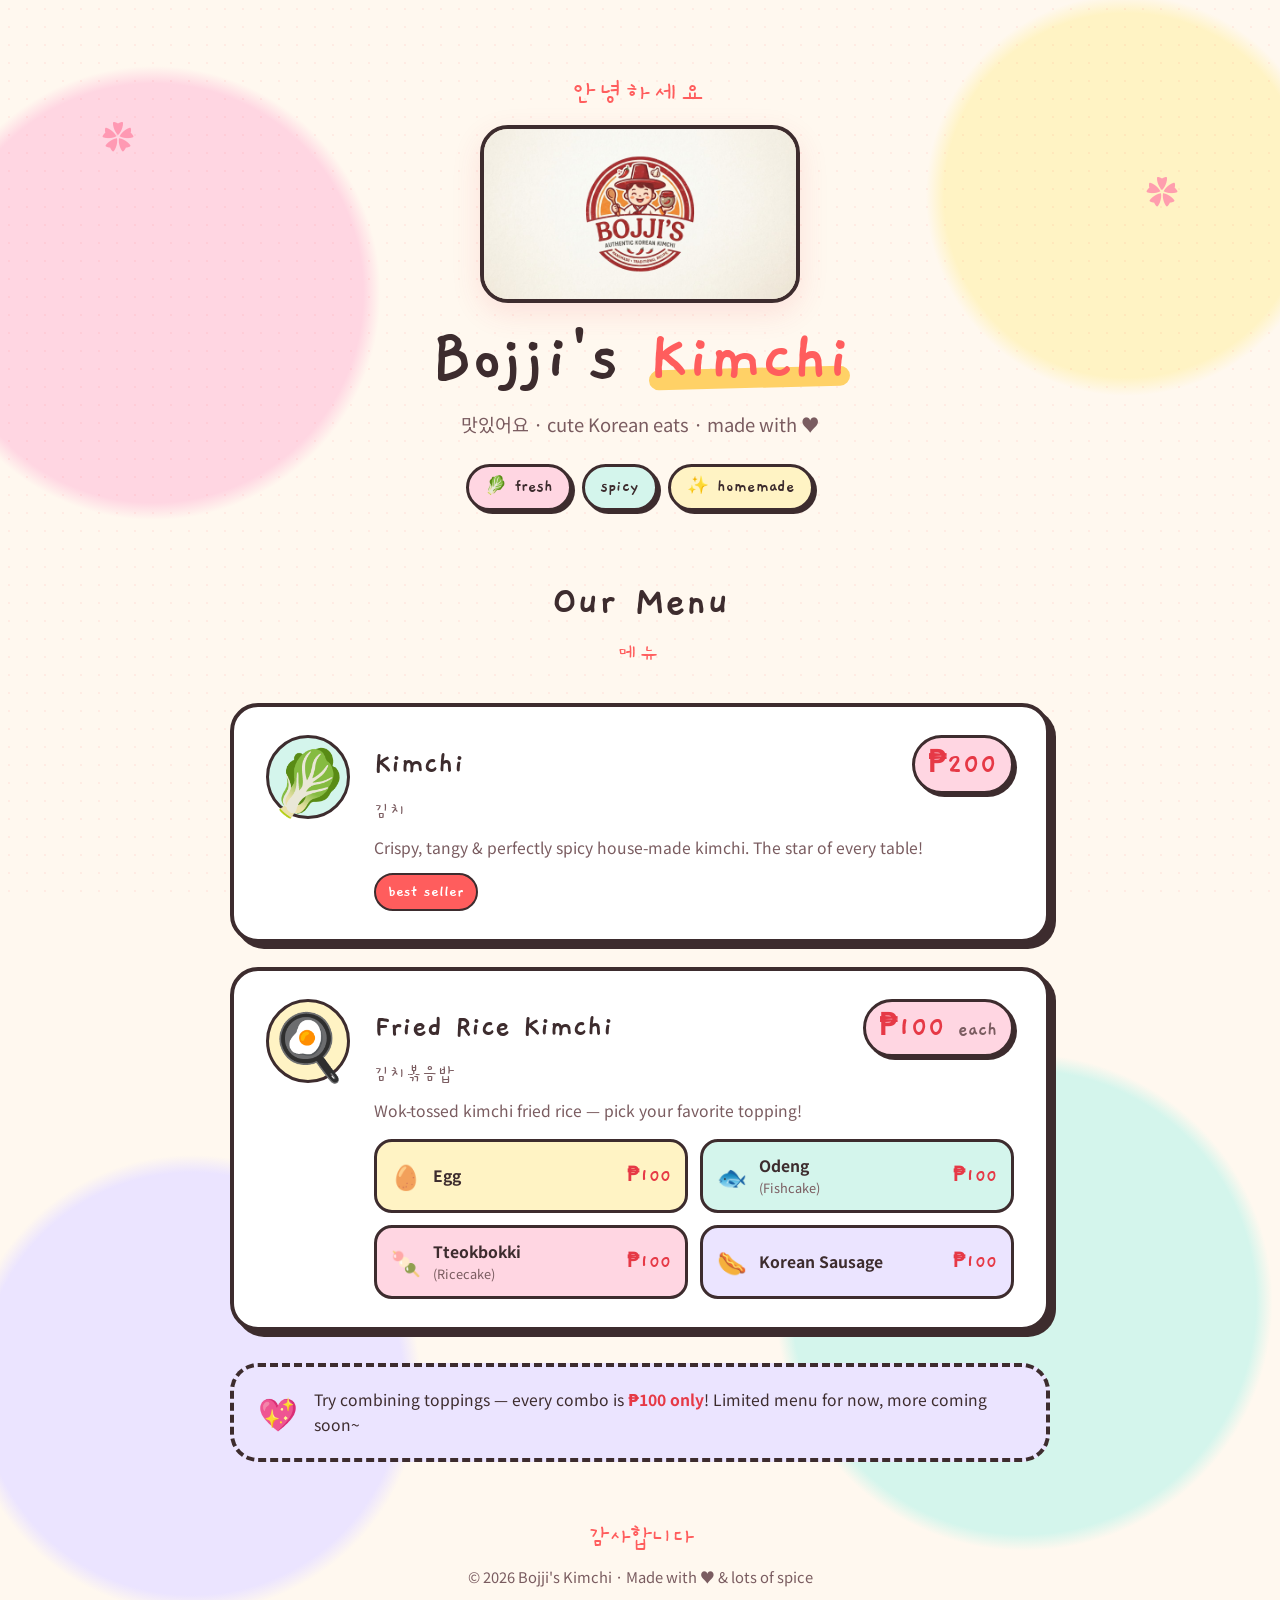
==== index.html @ ec1d6fa4 "Add logo.jpeg as site logo and favicon" ====
<!DOCTYPE html>
<html lang="en">
<head>
  <meta charset="UTF-8" />
  <meta name="viewport" content="width=device-width, initial-scale=1.0" />
  <meta name="description" content="Bojji's Kimchi — cute Korean menu with kimchi and fried rice kimchi toppings." />
  <title>Bojji's Kimchi 🥬</title>
  <link rel="preconnect" href="https://fonts.googleapis.com" />
  <link rel="preconnect" href="https://fonts.gstatic.com" crossorigin />
  <link href="https://fonts.googleapis.com/css2?family=Gaegu:wght@400;700&family=Noto+Sans+KR:wght@400;500;700&display=swap" rel="stylesheet" />
  <link rel="stylesheet" href="styles.css" />
  <link rel="icon" type="image/jpeg" href="logo.jpeg" />
</head>
<body>
  <div class="bg-dots" aria-hidden="true"></div>

  <header class="hero">
    <div class="hero-deco hero-deco--left" aria-hidden="true">✿</div>
    <div class="hero-deco hero-deco--right" aria-hidden="true">✿</div>

    <p class="hero-hangul" aria-hidden="true">안녕하세요</p>
    <img class="hero-logo" src="logo.jpeg" alt="Bojji's Authentic Korean Kimchi logo" width="320" height="175" />
    <h1 class="hero-title">Bojji's <span>Kimchi</span></h1>
    <p class="hero-sub">맛있어요 · cute Korean eats · made with ♥</p>

    <div class="hero-badges">
      <span class="badge badge--pink">🥬 fresh</span>
      <span class="badge badge--mint"> spicy</span>
      <span class="badge badge--yellow">✨ homemade</span>
    </div>
  </header>

  <main class="menu">
    <div class="section-head">
      <h2>Our Menu</h2>
      <p class="section-hangul">메뉴</p>
    </div>

    <!-- Item 1 -->
    <article class="card card--kimchi">
      <div class="card-emoji" aria-hidden="true">🥬</div>
      <div class="card-body">
        <div class="card-top">
          <h3>Kimchi</h3>
          <span class="price">₱200</span>
        </div>
        <p class="card-hangul">김치</p>
        <p class="card-desc">Crispy, tangy &amp; perfectly spicy house-made kimchi. The star of every table!</p>
        <span class="tag tag--red">best seller</span>
      </div>
    </article>

    <!-- Item 2–5: Fried Rice Kimchi with toppings -->
    <article class="card card--rice">
      <div class="card-emoji" aria-hidden="true">🍳</div>
      <div class="card-body">
        <div class="card-top">
          <h3>Fried Rice Kimchi</h3>
          <span class="price">₱100 <small>each</small></span>
        </div>
        <p class="card-hangul">김치볶음밥</p>
        <p class="card-desc">Wok-tossed kimchi fried rice — pick your favorite topping!</p>

        <ul class="toppings">
          <li class="topping">
            <span class="topping-emoji" aria-hidden="true">🥚</span>
            <span class="topping-name">Egg</span>
            <span class="topping-price">₱100</span>
          </li>
          <li class="topping">
            <span class="topping-emoji" aria-hidden="true">🐟</span>
            <span class="topping-name">Odeng <small>(Fishcake)</small></span>
            <span class="topping-price">₱100</span>
          </li>
          <li class="topping">
            <span class="topping-emoji" aria-hidden="true">🍡</span>
            <span class="topping-name">Tteokbokki <small>(Ricecake)</small></span>
            <span class="topping-price">₱100</span>
          </li>
          <li class="topping">
            <span class="topping-emoji" aria-hidden="true">🌭</span>
            <span class="topping-name">Korean Sausage</span>
            <span class="topping-price">₱100</span>
          </li>
        </ul>
      </div>
    </article>
  </main>

  <section class="note">
    <div class="note-inner">
      <span class="note-emoji" aria-hidden="true">💖</span>
      <p>Try combining toppings — every combo is <strong>₱100 only</strong>! Limited menu for now, more coming soon~</p>
    </div>
  </section>

  <footer class="footer">
    <p class="footer-hangul">감사합니다</p>
    <p>© <span id="year"></span> Bojji's Kimchi · Made with ♥ &amp; lots of spice</p>
  </footer>

  <script>
    document.getElementById('year').textContent = new Date().getFullYear();
  </script>
</body>
</html>
---- styles.css ----
/* ===== Tokens ===== */
:root {
  --cream: #fff8ef;
  --cream-2: #fff1dc;
  --pink: #ff8fab;
  --pink-soft: #ffd6e2;
  --red: #ff5d5d;
  --red-deep: #e63946;
  --mint: #7ed6c1;
  --mint-soft: #d4f5ec;
  --yellow: #ffd166;
  --yellow-soft: #fff3c4;
  --lavender: #c9b6ff;
  --lavender-soft: #ebe4ff;
  --ink: #3d2c2e;
  --ink-soft: #7a5c60;
  --white: #ffffff;
  --shadow: 0 10px 30px rgba(230, 57, 70, 0.12);
  --shadow-hover: 0 16px 40px rgba(230, 57, 70, 0.18);
  --radius: 28px;
  --font-display: "Gaegu", "Noto Sans KR", cursive;
  --font-body: "Noto Sans KR", system-ui, sans-serif;
}

/* ===== Reset ===== */
*,
*::before,
*::after {
  box-sizing: border-box;
  margin: 0;
  padding: 0;
}

html {
  scroll-behavior: smooth;
}

body {
  font-family: var(--font-body);
  color: var(--ink);
  background:
    radial-gradient(circle at 12% 18%, var(--pink-soft) 0 12%, transparent 13%),
    radial-gradient(circle at 88% 12%, var(--yellow-soft) 0 10%, transparent 11%),
    radial-gradient(circle at 80% 80%, var(--mint-soft) 0 14%, transparent 15%),
    radial-gradient(circle at 15% 85%, var(--lavender-soft) 0 12%, transparent 13%),
    var(--cream);
  min-height: 100vh;
  line-height: 1.6;
  overflow-x: hidden;
}

img {
  max-width: 100%;
  display: block;
}

/* Playful dotted overlay */
.bg-dots {
  pointer-events: none;
  position: fixed;
  inset: 0;
  background-image: radial-gradient(rgba(255, 93, 93, 0.08) 1.2px, transparent 1.2px);
  background-size: 18px 18px;
  z-index: 0;
}

/* ===== Layout shell ===== */
.hero,
.menu,
.note,
.footer {
  position: relative;
  z-index: 1;
}

/* ===== Hero ===== */
.hero {
  text-align: center;
  padding: 3.5rem 1.25rem 2.5rem;
}

.hero-hangul {
  font-family: var(--font-display);
  font-size: clamp(1.25rem, 3vw, 1.75rem);
  color: var(--red);
  letter-spacing: 0.15em;
  margin-bottom: 0.5rem;
}

.hero-logo {
  display: block;
  width: min(320px, 80vw);
  height: auto;
  margin: 0 auto 1rem;
  border-radius: 28px;
  border: 4px solid var(--ink);
  box-shadow: var(--shadow);
  background: var(--cream-2);
  object-fit: contain;
  animation: float 3.5s ease-in-out infinite;
}

@keyframes float {
  0%, 100% { transform: translateY(0); }
  50% { transform: translateY(-8px); }
}

.hero-title {
  font-family: var(--font-display);
  font-size: clamp(2.75rem, 8vw, 4.5rem);
  font-weight: 700;
  line-height: 1.1;
  color: var(--ink);
}

.hero-title span {
  color: var(--red);
  position: relative;
}

.hero-title span::after {
  content: "";
  position: absolute;
  left: 0;
  right: 0;
  bottom: 0.08em;
  height: 0.28em;
  background: var(--yellow);
  z-index: -1;
  border-radius: 999px;
  transform: rotate(-1.5deg);
}

.hero-sub {
  margin-top: 0.75rem;
  font-size: clamp(1rem, 2.5vw, 1.15rem);
  color: var(--ink-soft);
}

.hero-badges {
  display: flex;
  flex-wrap: wrap;
  gap: 0.6rem;
  justify-content: center;
  margin-top: 1.5rem;
}

.badge {
  font-family: var(--font-display);
  font-size: 1.1rem;
  font-weight: 700;
  padding: 0.4rem 1rem;
  border-radius: 999px;
  border: 3px solid var(--ink);
  box-shadow: 3px 3px 0 var(--ink);
}

.badge--pink { background: var(--pink-soft); }
.badge--mint { background: var(--mint-soft); }
.badge--yellow { background: var(--yellow-soft); }

.hero-deco {
  position: absolute;
  font-size: 2rem;
  color: var(--pink);
  opacity: 0.85;
  animation: spin 8s linear infinite;
}

.hero-deco--left { left: 8%; top: 20%; }
.hero-deco--right { right: 8%; top: 30%; animation-direction: reverse; }

@keyframes spin {
  to { transform: rotate(360deg); }
}

/* ===== Menu ===== */
.menu {
  max-width: 860px;
  margin: 0 auto;
  padding: 1rem 1.25rem 2rem;
  display: grid;
  gap: 1.5rem;
}

.section-head {
  text-align: center;
  margin-bottom: 0.5rem;
}

.section-head h2 {
  font-family: var(--font-display);
  font-size: clamp(2rem, 5vw, 2.75rem);
  color: var(--ink);
}

.section-hangul {
  font-family: var(--font-display);
  color: var(--red);
  font-size: 1.35rem;
  letter-spacing: 0.2em;
}

/* Cards */
.card {
  display: flex;
  gap: 1.25rem;
  align-items: flex-start;
  background: var(--white);
  border: 4px solid var(--ink);
  border-radius: var(--radius);
  padding: 1.5rem;
  box-shadow: 6px 6px 0 var(--ink);
  transition: transform 0.2s ease, box-shadow 0.2s ease;
}

.card:hover {
  transform: translateY(-4px);
  box-shadow: 8px 10px 0 var(--ink);
}

.card-emoji {
  font-size: clamp(3rem, 8vw, 4rem);
  line-height: 1;
  width: 72px;
  height: 72px;
  display: grid;
  place-items: center;
  border-radius: 50%;
  border: 3px solid var(--ink);
  flex-shrink: 0;
}

.card--kimchi .card-emoji { background: var(--mint-soft); }
.card--rice .card-emoji { background: var(--yellow-soft); }

.card-body {
  flex: 1;
  min-width: 0;
}

.card-top {
  display: flex;
  flex-wrap: wrap;
  align-items: baseline;
  justify-content: space-between;
  gap: 0.5rem 1rem;
}

.card-top h3 {
  font-family: var(--font-display);
  font-size: clamp(1.6rem, 4vw, 2rem);
  font-weight: 700;
  line-height: 1.2;
}

.price {
  font-family: var(--font-display);
  font-size: clamp(1.5rem, 4vw, 1.85rem);
  font-weight: 700;
  color: var(--red-deep);
  background: var(--pink-soft);
  border: 3px solid var(--ink);
  border-radius: 999px;
  padding: 0.15rem 0.85rem;
  white-space: nowrap;
  box-shadow: 3px 3px 0 var(--ink);
}

.price small {
  font-size: 0.7em;
  color: var(--ink-soft);
  font-weight: 700;
}

.card-hangul {
  font-family: var(--font-display);
  color: var(--ink-soft);
  font-size: 1.2rem;
  margin-top: 0.15rem;
}

.card-desc {
  margin-top: 0.5rem;
  color: var(--ink-soft);
  font-size: 0.98rem;
}

.tag {
  display: inline-block;
  margin-top: 0.85rem;
  font-family: var(--font-display);
  font-size: 1.05rem;
  font-weight: 700;
  padding: 0.2rem 0.75rem;
  border-radius: 999px;
  border: 2.5px solid var(--ink);
}

.tag--red {
  background: var(--red);
  color: var(--white);
}

/* Toppings grid */
.toppings {
  list-style: none;
  display: grid;
  grid-template-columns: 1fr;
  gap: 0.75rem;
  margin-top: 1rem;
}

.topping {
  display: flex;
  align-items: center;
  gap: 0.75rem;
  background: var(--cream-2);
  border: 3px solid var(--ink);
  border-radius: 18px;
  padding: 0.7rem 0.9rem;
  transition: transform 0.15s ease, background 0.15s ease;
}

.topping:nth-child(1) { background: var(--yellow-soft); }
.topping:nth-child(2) { background: var(--mint-soft); }
.topping:nth-child(3) { background: var(--pink-soft); }
.topping:nth-child(4) { background: var(--lavender-soft); }

.topping:hover {
  transform: translateX(4px);
}

.topping-emoji {
  font-size: 1.5rem;
  line-height: 1;
}

.topping-name {
  flex: 1;
  font-weight: 700;
  font-size: 0.98rem;
}

.topping-name small {
  display: block;
  font-weight: 400;
  color: var(--ink-soft);
  font-size: 0.8rem;
}

.topping-price {
  font-family: var(--font-display);
  font-weight: 700;
  font-size: 1.25rem;
  color: var(--red-deep);
}

/* ===== Note ===== */
.note {
  max-width: 860px;
  margin: 0 auto;
  padding: 0 1.25rem 2rem;
}

.note-inner {
  display: flex;
  align-items: center;
  gap: 1rem;
  background: var(--lavender-soft);
  border: 4px dashed var(--ink);
  border-radius: var(--radius);
  padding: 1.25rem 1.5rem;
}

.note-emoji {
  font-size: 2rem;
  flex-shrink: 0;
}

.note p {
  color: var(--ink);
  font-size: 0.98rem;
}

.note strong {
  color: var(--red-deep);
}

/* ===== Footer ===== */
.footer {
  text-align: center;
  padding: 1.5rem 1.25rem 2.5rem;
  color: var(--ink-soft);
  font-size: 0.92rem;
}

.footer-hangul {
  font-family: var(--font-display);
  font-size: 1.6rem;
  color: var(--red);
  margin-bottom: 0.35rem;
}

/* ===== Responsive ===== */
@media (min-width: 560px) {
  .toppings {
    grid-template-columns: 1fr 1fr;
  }
}

@media (min-width: 720px) {
  .hero {
    padding-top: 4.5rem;
  }

  .card {
    padding: 1.75rem 2rem;
    gap: 1.5rem;
  }

  .card-emoji {
    width: 84px;
    height: 84px;
  }
}

/* Stacked layout on very narrow screens */
@media (max-width: 420px) {
  .card {
    flex-direction: column;
    align-items: center;
    text-align: center;
  }

  .card-top {
    justify-content: center;
  }

  .hero-deco {
    display: none;
  }
}

/* Reduced motion */
@media (prefers-reduced-motion: reduce) {
  *,
  *::before,
  *::after {
    animation-duration: 0.01ms !important;
    animation-iteration-count: 1 !important;
    transition-duration: 0.01ms !important;
  }
}
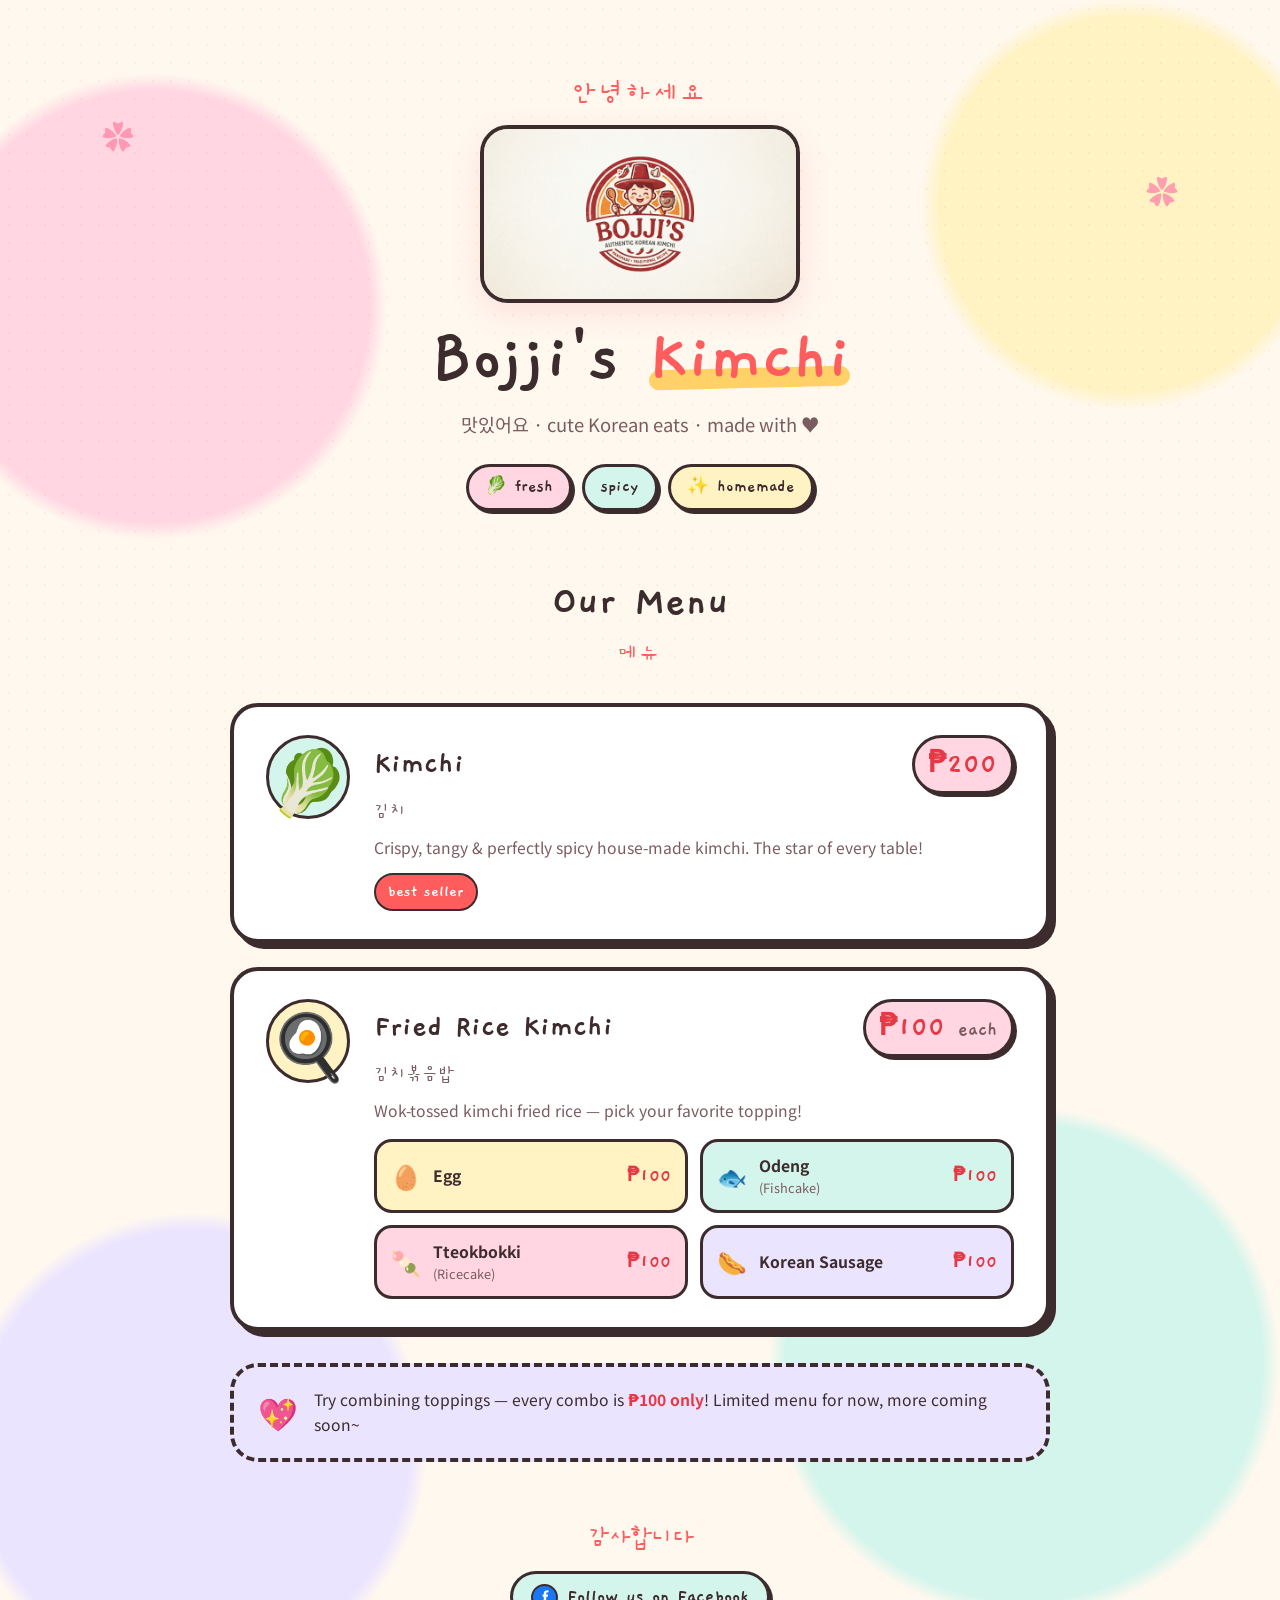
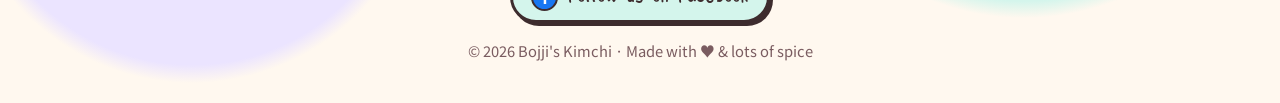
==== commit 74340815: "Add Facebook page link to footer" ====
--- a/index.html
+++ b/index.html
@@ -96,6 +96,10 @@
 
   <footer class="footer">
     <p class="footer-hangul">감사합니다</p>
+    <a class="fb-link" href="https://www.facebook.com/share/19oVDJXUGh/?mibextid=wwXIfr" target="_blank" rel="noopener noreferrer">
+      <span class="fb-icon" aria-hidden="true">f</span>
+      Follow us on Facebook
+    </a>
     <p>© <span id="year"></span> Bojji's Kimchi · Made with ♥ &amp; lots of spice</p>
   </footer>
 
--- a/styles.css
+++ b/styles.css
@@ -399,7 +399,54 @@
   font-family: var(--font-display);
   font-size: 1.6rem;
   color: var(--red);
-  margin-bottom: 0.35rem;
+  margin-bottom: 0.75rem;
+}
+
+.fb-link {
+  display: inline-flex;
+  align-items: center;
+  gap: 0.55rem;
+  font-family: var(--font-display);
+  font-size: 1.25rem;
+  font-weight: 700;
+  color: var(--ink);
+  text-decoration: none;
+  background: var(--mint-soft);
+  border: 3px solid var(--ink);
+  border-radius: 999px;
+  padding: 0.45rem 1.15rem;
+  box-shadow: 3px 3px 0 var(--ink);
+  margin-bottom: 1rem;
+  transition: transform 0.15s ease, box-shadow 0.15s ease, background 0.15s ease;
+}
+
+.fb-link:hover,
+.fb-link:focus-visible {
+  background: var(--pink-soft);
+  transform: translateY(-2px);
+  box-shadow: 4px 5px 0 var(--ink);
+  outline: none;
+}
+
+.fb-link:active {
+  transform: translateY(1px);
+  box-shadow: 1px 1px 0 var(--ink);
+}
+
+.fb-icon {
+  display: grid;
+  place-items: center;
+  width: 1.7rem;
+  height: 1.7rem;
+  border-radius: 50%;
+  background: #1877f2;
+  color: var(--white);
+  font-family: var(--font-body);
+  font-weight: 700;
+  font-size: 1.05rem;
+  line-height: 1;
+  font-style: normal;
+  border: 2px solid var(--ink);
 }
 
 /* ===== Responsive ===== */
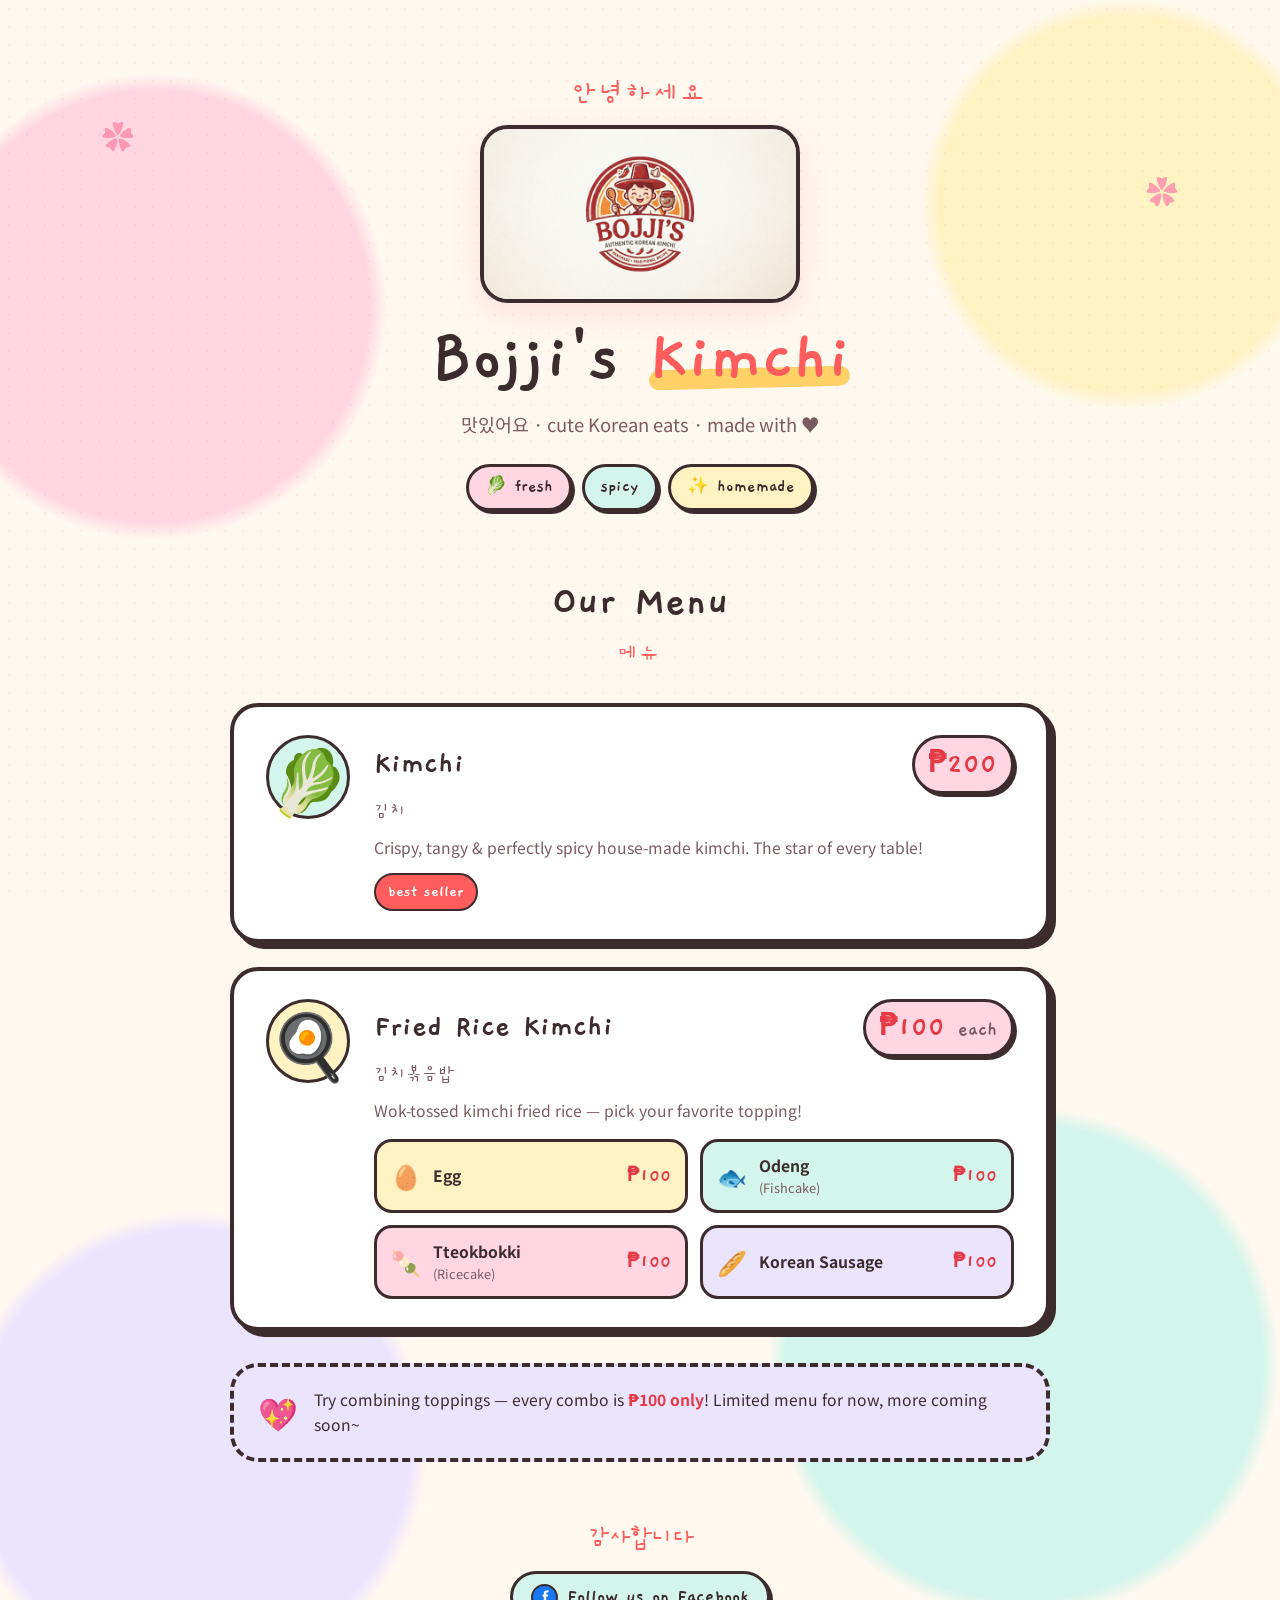
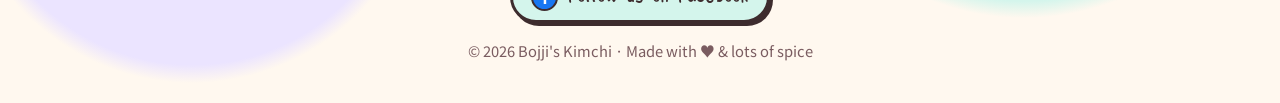
==== commit 179c858e: "Swap Korean sausage emoji to baguette" ====
--- a/index.html
+++ b/index.html
@@ -78,7 +78,7 @@
             <span class="topping-price">₱100</span>
           </li>
           <li class="topping">
-            <span class="topping-emoji" aria-hidden="true">🌭</span>
+            <span class="topping-emoji" aria-hidden="true">🥖</span>
             <span class="topping-name">Korean Sausage</span>
             <span class="topping-price">₱100</span>
           </li>
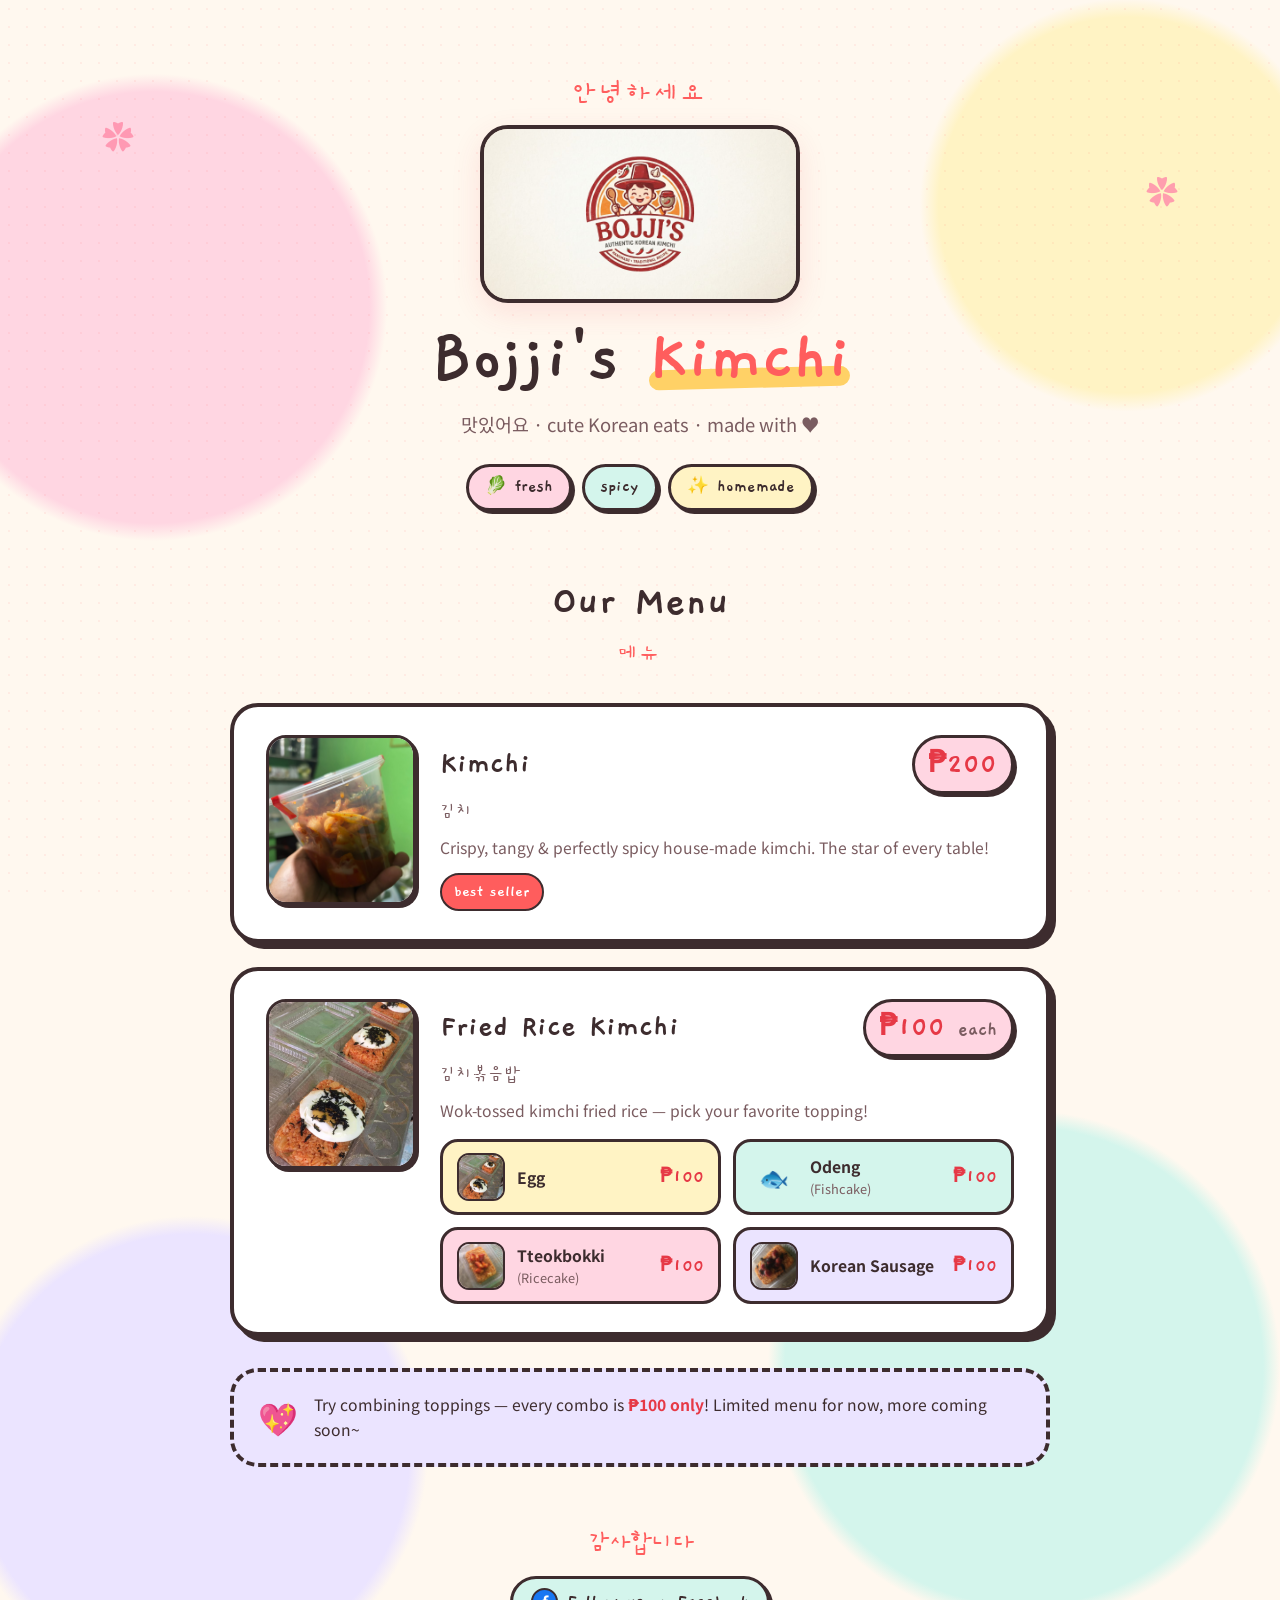
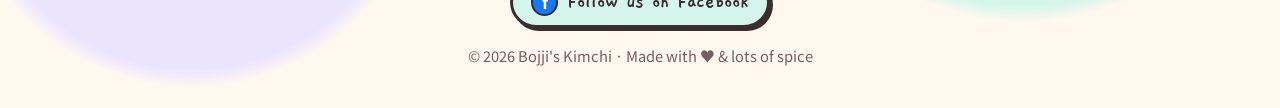
==== commit 62debc8e: "Add food photos from images folder to menu" ====
--- a/index.html
+++ b/index.html
@@ -38,7 +38,7 @@
 
     <!-- Item 1 -->
     <article class="card card--kimchi">
-      <div class="card-emoji" aria-hidden="true">🥬</div>
+      <img class="card-photo" src="images/kimchi.jpeg" alt="House-made kimchi in a clear container" width="160" height="200" loading="lazy" />
       <div class="card-body">
         <div class="card-top">
           <h3>Kimchi</h3>
@@ -52,7 +52,7 @@
 
     <!-- Item 2–5: Fried Rice Kimchi with toppings -->
     <article class="card card--rice">
-      <div class="card-emoji" aria-hidden="true">🍳</div>
+      <img class="card-photo" src="images/fried-rice-egg.jpeg" alt="Kimchi fried rice topped with egg and seaweed" width="160" height="200" loading="lazy" />
       <div class="card-body">
         <div class="card-top">
           <h3>Fried Rice Kimchi</h3>
@@ -63,7 +63,7 @@
 
         <ul class="toppings">
           <li class="topping">
-            <span class="topping-emoji" aria-hidden="true">🥚</span>
+            <img class="topping-thumb" src="images/fried-rice-egg.jpeg" alt="" width="48" height="48" loading="lazy" />
             <span class="topping-name">Egg</span>
             <span class="topping-price">₱100</span>
           </li>
@@ -73,12 +73,12 @@
             <span class="topping-price">₱100</span>
           </li>
           <li class="topping">
-            <span class="topping-emoji" aria-hidden="true">🍡</span>
+            <img class="topping-thumb" src="images/fried-rice-tteokbokki.jpeg" alt="" width="48" height="48" loading="lazy" />
             <span class="topping-name">Tteokbokki <small>(Ricecake)</small></span>
             <span class="topping-price">₱100</span>
           </li>
           <li class="topping">
-            <span class="topping-emoji" aria-hidden="true">🥖</span>
+            <img class="topping-thumb" src="images/fried-rice-sausage.jpeg" alt="" width="48" height="48" loading="lazy" />
             <span class="topping-name">Korean Sausage</span>
             <span class="topping-price">₱100</span>
           </li>
--- a/styles.css
+++ b/styles.css
@@ -219,20 +219,16 @@
   box-shadow: 8px 10px 0 var(--ink);
 }
 
-.card-emoji {
-  font-size: clamp(3rem, 8vw, 4rem);
-  line-height: 1;
-  width: 72px;
-  height: 72px;
-  display: grid;
-  place-items: center;
-  border-radius: 50%;
+.card-photo {
+  width: 120px;
+  height: 140px;
+  object-fit: cover;
+  border-radius: 20px;
   border: 3px solid var(--ink);
+  box-shadow: 3px 3px 0 var(--ink);
   flex-shrink: 0;
-}
-
-.card--kimchi .card-emoji { background: var(--mint-soft); }
-.card--rice .card-emoji { background: var(--yellow-soft); }
+  background: var(--cream-2);
+}
 
 .card-body {
   flex: 1;
@@ -334,6 +330,21 @@
 .topping-emoji {
   font-size: 1.5rem;
   line-height: 1;
+  width: 48px;
+  height: 48px;
+  display: grid;
+  place-items: center;
+  flex-shrink: 0;
+}
+
+.topping-thumb {
+  width: 48px;
+  height: 48px;
+  object-fit: cover;
+  border-radius: 12px;
+  border: 2.5px solid var(--ink);
+  flex-shrink: 0;
+  background: var(--white);
 }
 
 .topping-name {
@@ -466,9 +477,9 @@
     gap: 1.5rem;
   }
 
-  .card-emoji {
-    width: 84px;
-    height: 84px;
+  .card-photo {
+    width: 150px;
+    height: 170px;
   }
 }
 
@@ -480,8 +491,17 @@
     text-align: center;
   }
 
+  .card-photo {
+    width: min(220px, 70vw);
+    height: 180px;
+  }
+
   .card-top {
     justify-content: center;
+  }
+
+  .topping {
+    text-align: left;
   }
 
   .hero-deco {
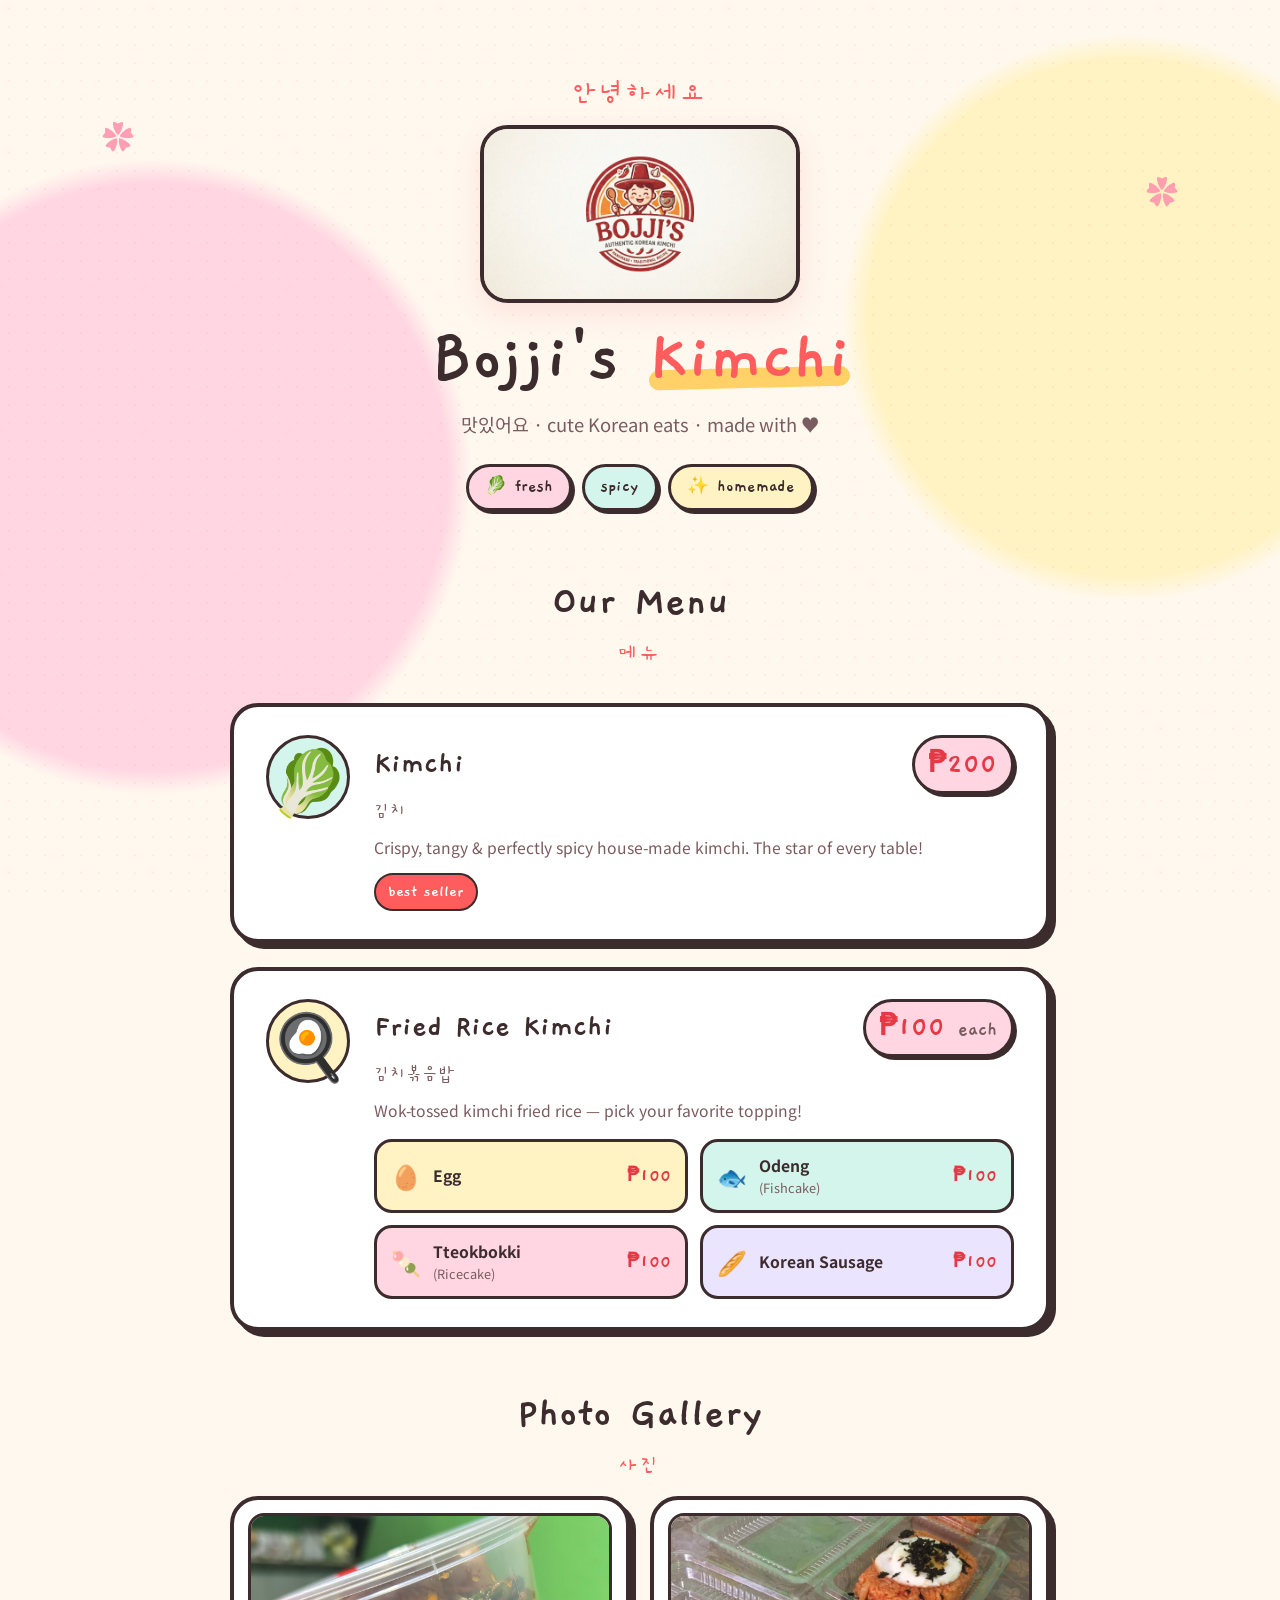
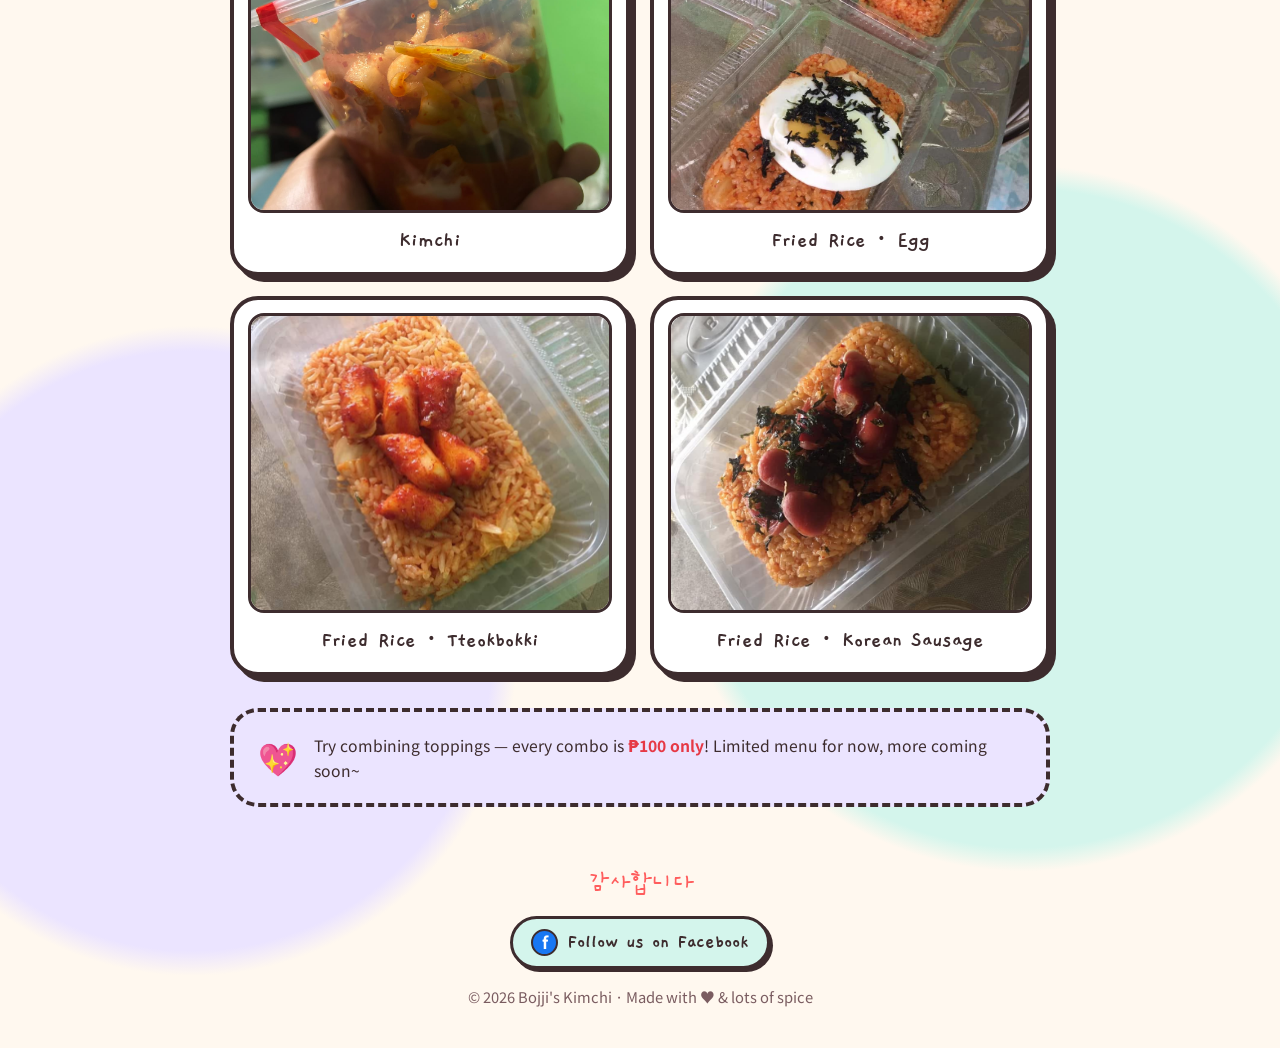
==== commit b43efb61: "Revert menu card photos; add separate gallery section" ====
--- a/index.html
+++ b/index.html
@@ -38,7 +38,7 @@
 
     <!-- Item 1 -->
     <article class="card card--kimchi">
-      <img class="card-photo" src="images/kimchi.jpeg" alt="House-made kimchi in a clear container" width="160" height="200" loading="lazy" />
+      <div class="card-emoji" aria-hidden="true">🥬</div>
       <div class="card-body">
         <div class="card-top">
           <h3>Kimchi</h3>
@@ -52,7 +52,7 @@
 
     <!-- Item 2–5: Fried Rice Kimchi with toppings -->
     <article class="card card--rice">
-      <img class="card-photo" src="images/fried-rice-egg.jpeg" alt="Kimchi fried rice topped with egg and seaweed" width="160" height="200" loading="lazy" />
+      <div class="card-emoji" aria-hidden="true">🍳</div>
       <div class="card-body">
         <div class="card-top">
           <h3>Fried Rice Kimchi</h3>
@@ -63,7 +63,7 @@
 
         <ul class="toppings">
           <li class="topping">
-            <img class="topping-thumb" src="images/fried-rice-egg.jpeg" alt="" width="48" height="48" loading="lazy" />
+            <span class="topping-emoji" aria-hidden="true">🥚</span>
             <span class="topping-name">Egg</span>
             <span class="topping-price">₱100</span>
           </li>
@@ -73,12 +73,12 @@
             <span class="topping-price">₱100</span>
           </li>
           <li class="topping">
-            <img class="topping-thumb" src="images/fried-rice-tteokbokki.jpeg" alt="" width="48" height="48" loading="lazy" />
+            <span class="topping-emoji" aria-hidden="true">🍡</span>
             <span class="topping-name">Tteokbokki <small>(Ricecake)</small></span>
             <span class="topping-price">₱100</span>
           </li>
           <li class="topping">
-            <img class="topping-thumb" src="images/fried-rice-sausage.jpeg" alt="" width="48" height="48" loading="lazy" />
+            <span class="topping-emoji" aria-hidden="true">🥖</span>
             <span class="topping-name">Korean Sausage</span>
             <span class="topping-price">₱100</span>
           </li>
@@ -86,6 +86,31 @@
       </div>
     </article>
   </main>
+
+  <section class="gallery" id="gallery">
+    <div class="section-head">
+      <h2>Photo Gallery</h2>
+      <p class="section-hangul">사진</p>
+    </div>
+    <div class="gallery-grid">
+      <figure class="gallery-item">
+        <img src="images/kimchi.jpeg" alt="House-made kimchi in a clear container" loading="lazy" width="400" height="300" />
+        <figcaption>Kimchi</figcaption>
+      </figure>
+      <figure class="gallery-item">
+        <img src="images/fried-rice-egg.jpeg" alt="Kimchi fried rice topped with egg and seaweed" loading="lazy" width="400" height="300" />
+        <figcaption>Fried Rice · Egg</figcaption>
+      </figure>
+      <figure class="gallery-item">
+        <img src="images/fried-rice-tteokbokki.jpeg" alt="Kimchi fried rice with tteokbokki rice cakes" loading="lazy" width="400" height="300" />
+        <figcaption>Fried Rice · Tteokbokki</figcaption>
+      </figure>
+      <figure class="gallery-item">
+        <img src="images/fried-rice-sausage.jpeg" alt="Kimchi fried rice with Korean sausage" loading="lazy" width="400" height="300" />
+        <figcaption>Fried Rice · Korean Sausage</figcaption>
+      </figure>
+    </div>
+  </section>
 
   <section class="note">
     <div class="note-inner">
--- a/styles.css
+++ b/styles.css
@@ -67,6 +67,7 @@
 /* ===== Layout shell ===== */
 .hero,
 .menu,
+.gallery,
 .note,
 .footer {
   position: relative;
@@ -219,16 +220,20 @@
   box-shadow: 8px 10px 0 var(--ink);
 }
 
-.card-photo {
-  width: 120px;
-  height: 140px;
-  object-fit: cover;
-  border-radius: 20px;
+.card-emoji {
+  font-size: clamp(3rem, 8vw, 4rem);
+  line-height: 1;
+  width: 72px;
+  height: 72px;
+  display: grid;
+  place-items: center;
+  border-radius: 50%;
   border: 3px solid var(--ink);
-  box-shadow: 3px 3px 0 var(--ink);
   flex-shrink: 0;
-  background: var(--cream-2);
-}
+}
+
+.card--kimchi .card-emoji { background: var(--mint-soft); }
+.card--rice .card-emoji { background: var(--yellow-soft); }
 
 .card-body {
   flex: 1;
@@ -330,21 +335,6 @@
 .topping-emoji {
   font-size: 1.5rem;
   line-height: 1;
-  width: 48px;
-  height: 48px;
-  display: grid;
-  place-items: center;
-  flex-shrink: 0;
-}
-
-.topping-thumb {
-  width: 48px;
-  height: 48px;
-  object-fit: cover;
-  border-radius: 12px;
-  border: 2.5px solid var(--ink);
-  flex-shrink: 0;
-  background: var(--white);
 }
 
 .topping-name {
@@ -365,6 +355,53 @@
   font-weight: 700;
   font-size: 1.25rem;
   color: var(--red-deep);
+}
+
+/* ===== Gallery ===== */
+.gallery {
+  max-width: 860px;
+  margin: 0 auto;
+  padding: 1rem 1.25rem 2rem;
+}
+
+.gallery-grid {
+  display: grid;
+  grid-template-columns: 1fr;
+  gap: 1.25rem;
+  margin-top: 0.75rem;
+}
+
+.gallery-item {
+  background: var(--white);
+  border: 4px solid var(--ink);
+  border-radius: var(--radius);
+  padding: 0.85rem;
+  box-shadow: 6px 6px 0 var(--ink);
+  margin: 0;
+  transition: transform 0.2s ease, box-shadow 0.2s ease;
+}
+
+.gallery-item:hover {
+  transform: translateY(-4px) rotate(-0.5deg);
+  box-shadow: 8px 10px 0 var(--ink);
+}
+
+.gallery-item img {
+  width: 100%;
+  aspect-ratio: 4 / 3;
+  object-fit: cover;
+  border-radius: 16px;
+  border: 3px solid var(--ink);
+  background: var(--cream-2);
+}
+
+.gallery-item figcaption {
+  font-family: var(--font-display);
+  font-size: 1.35rem;
+  font-weight: 700;
+  text-align: center;
+  margin-top: 0.65rem;
+  color: var(--ink);
 }
 
 /* ===== Note ===== */
@@ -465,6 +502,10 @@
   .toppings {
     grid-template-columns: 1fr 1fr;
   }
+
+  .gallery-grid {
+    grid-template-columns: 1fr 1fr;
+  }
 }
 
 @media (min-width: 720px) {
@@ -477,9 +518,9 @@
     gap: 1.5rem;
   }
 
-  .card-photo {
-    width: 150px;
-    height: 170px;
+  .card-emoji {
+    width: 84px;
+    height: 84px;
   }
 }
 
@@ -491,17 +532,8 @@
     text-align: center;
   }
 
-  .card-photo {
-    width: min(220px, 70vw);
-    height: 180px;
-  }
-
   .card-top {
     justify-content: center;
-  }
-
-  .topping {
-    text-align: left;
   }
 
   .hero-deco {
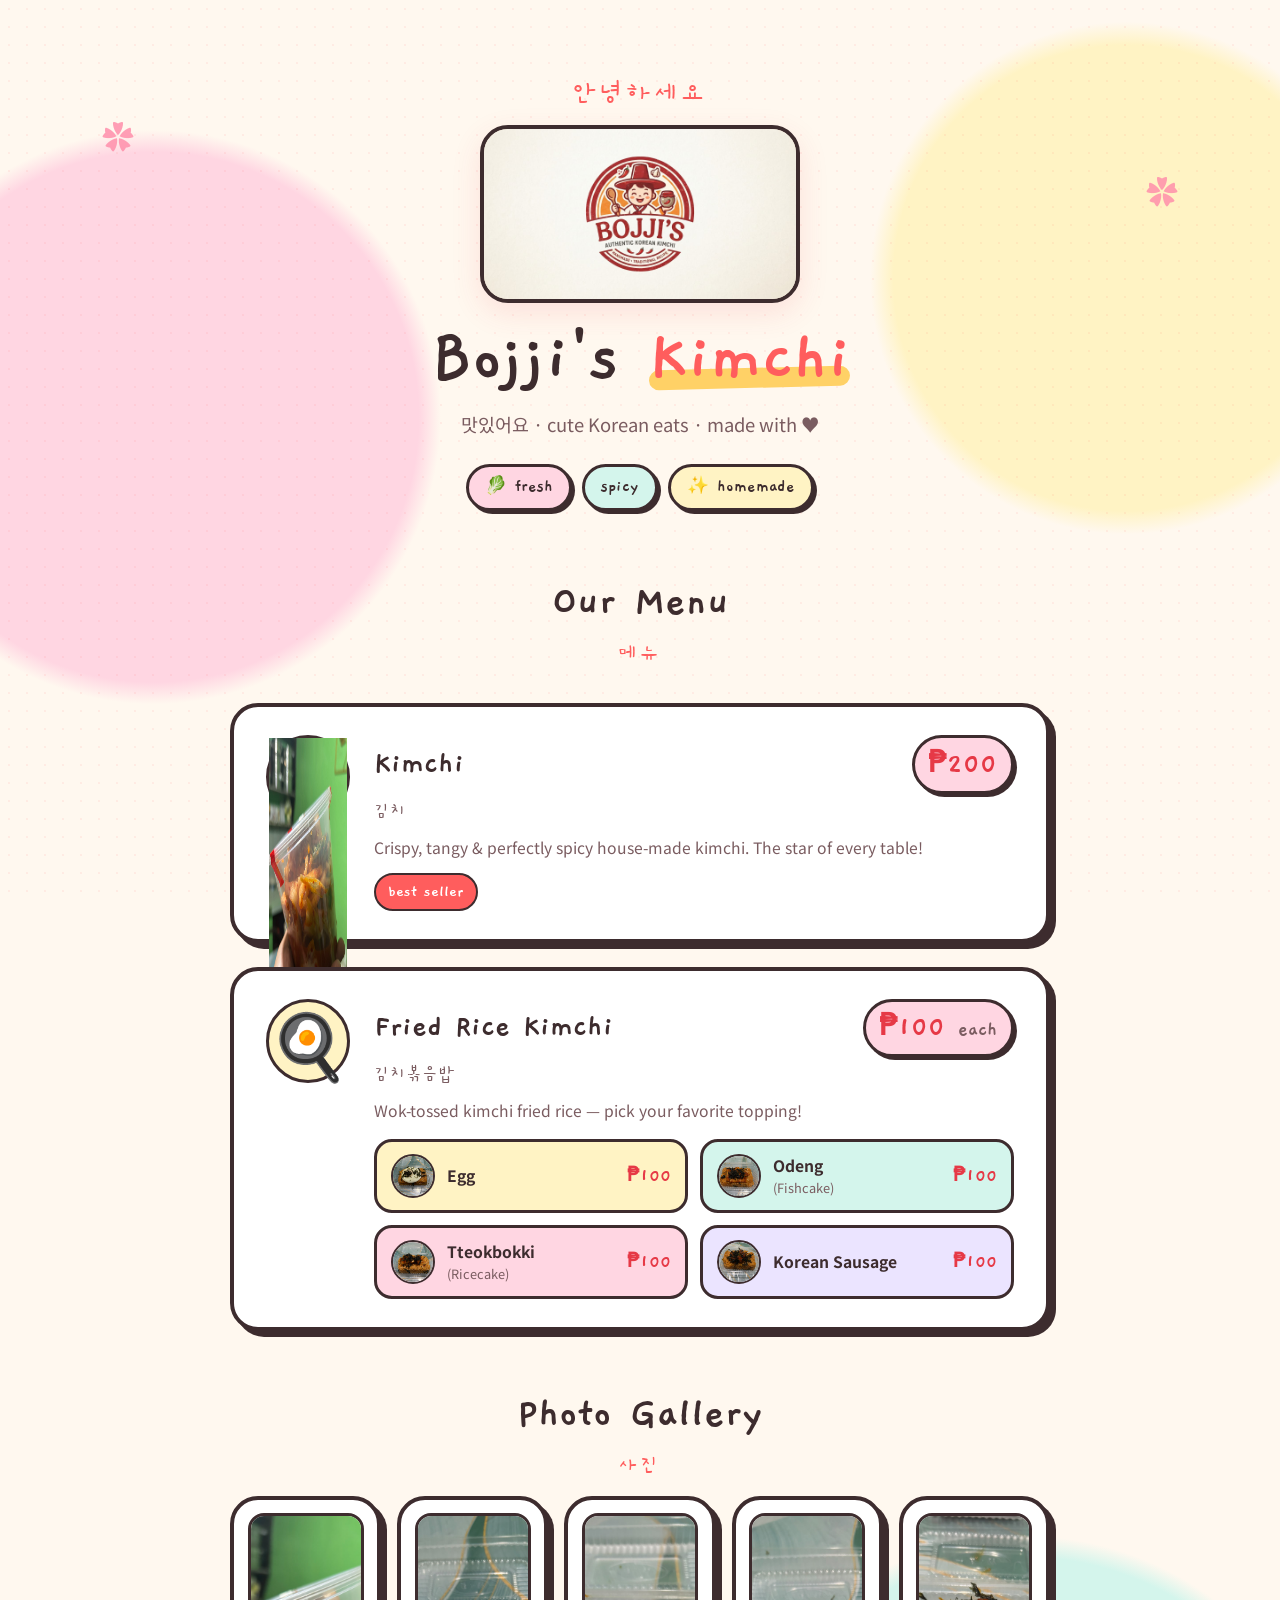
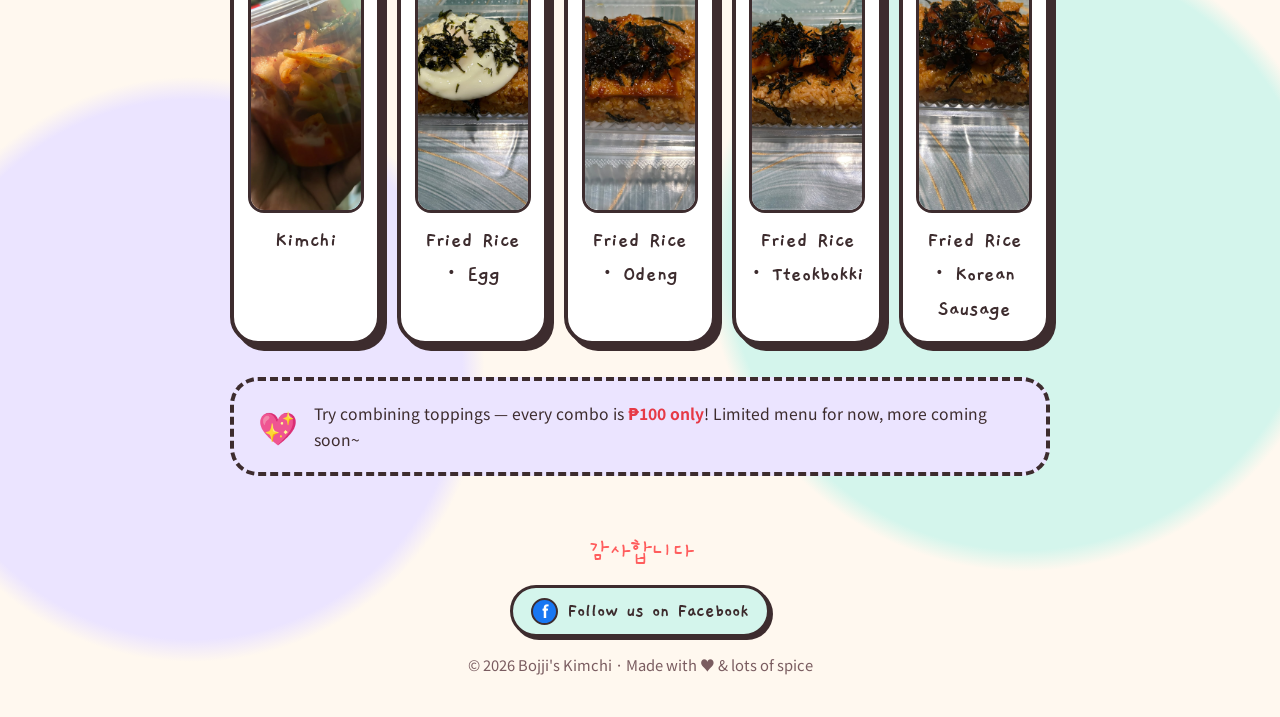
==== commit 6c4c094a: "Use updated food photos on website and print menu (5-item gallery, topping thumbs)" ====
--- a/index.html
+++ b/index.html
@@ -38,7 +38,9 @@
 
     <!-- Item 1 -->
     <article class="card card--kimchi">
-      <div class="card-emoji" aria-hidden="true">🥬</div>
+      <div class="card-photo" aria-hidden="true">
+        <img src="images/kimchi.jpeg" alt="" loading="lazy" width="400" height="300" />
+      </div>
       <div class="card-body">
         <div class="card-top">
           <h3>Kimchi</h3>
@@ -63,22 +65,22 @@
 
         <ul class="toppings">
           <li class="topping">
-            <span class="topping-emoji" aria-hidden="true">🥚</span>
+            <img class="topping-photo" src="images/Egg.jpeg" alt="" loading="lazy" width="80" height="80" />
             <span class="topping-name">Egg</span>
             <span class="topping-price">₱100</span>
           </li>
           <li class="topping">
-            <span class="topping-emoji" aria-hidden="true">🐟</span>
+            <img class="topping-photo" src="images/Odeng.jpeg" alt="" loading="lazy" width="80" height="80" />
             <span class="topping-name">Odeng <small>(Fishcake)</small></span>
             <span class="topping-price">₱100</span>
           </li>
           <li class="topping">
-            <span class="topping-emoji" aria-hidden="true">🍡</span>
+            <img class="topping-photo" src="images/Tteokbokki.jpeg" alt="" loading="lazy" width="80" height="80" />
             <span class="topping-name">Tteokbokki <small>(Ricecake)</small></span>
             <span class="topping-price">₱100</span>
           </li>
           <li class="topping">
-            <span class="topping-emoji" aria-hidden="true">🥖</span>
+            <img class="topping-photo" src="images/Sausage.jpeg" alt="" loading="lazy" width="80" height="80" />
             <span class="topping-name">Korean Sausage</span>
             <span class="topping-price">₱100</span>
           </li>
@@ -94,19 +96,23 @@
     </div>
     <div class="gallery-grid">
       <figure class="gallery-item">
-        <img src="images/kimchi.jpeg" alt="House-made kimchi in a clear container" loading="lazy" width="400" height="300" />
+        <img src="images/kimchi.jpeg" alt="House-made kimchi" loading="lazy" width="400" height="300" />
         <figcaption>Kimchi</figcaption>
       </figure>
       <figure class="gallery-item">
-        <img src="images/fried-rice-egg.jpeg" alt="Kimchi fried rice topped with egg and seaweed" loading="lazy" width="400" height="300" />
+        <img src="images/Egg.jpeg" alt="Kimchi fried rice with egg topping" loading="lazy" width="400" height="300" />
         <figcaption>Fried Rice · Egg</figcaption>
       </figure>
       <figure class="gallery-item">
-        <img src="images/fried-rice-tteokbokki.jpeg" alt="Kimchi fried rice with tteokbokki rice cakes" loading="lazy" width="400" height="300" />
+        <img src="images/Odeng.jpeg" alt="Kimchi fried rice with odeng fishcake" loading="lazy" width="400" height="300" />
+        <figcaption>Fried Rice · Odeng</figcaption>
+      </figure>
+      <figure class="gallery-item">
+        <img src="images/Tteokbokki.jpeg" alt="Kimchi fried rice with tteokbokki rice cakes" loading="lazy" width="400" height="300" />
         <figcaption>Fried Rice · Tteokbokki</figcaption>
       </figure>
       <figure class="gallery-item">
-        <img src="images/fried-rice-sausage.jpeg" alt="Kimchi fried rice with Korean sausage" loading="lazy" width="400" height="300" />
+        <img src="images/Sausage.jpeg" alt="Kimchi fried rice with Korean sausage" loading="lazy" width="400" height="300" />
         <figcaption>Fried Rice · Korean Sausage</figcaption>
       </figure>
     </div>
--- a/styles.css
+++ b/styles.css
@@ -232,6 +232,16 @@
   flex-shrink: 0;
 }
 
+.card-photo {
+  width: 72px;
+  height: 72px;
+  object-fit: cover;
+  border-radius: 50%;
+  border: 3px solid var(--ink);
+  flex-shrink: 0;
+  background: var(--cream-2);
+}
+
 .card--kimchi .card-emoji { background: var(--mint-soft); }
 .card--rice .card-emoji { background: var(--yellow-soft); }
 
@@ -335,6 +345,16 @@
 .topping-emoji {
   font-size: 1.5rem;
   line-height: 1;
+}
+
+.topping-photo {
+  width: 44px;
+  height: 44px;
+  object-fit: cover;
+  border-radius: 50%;
+  border: 2.5px solid var(--ink);
+  flex-shrink: 0;
+  background: var(--white);
 }
 
 .topping-name {
@@ -518,9 +538,22 @@
     gap: 1.5rem;
   }
 
+  .card-photo {
+    width: 84px;
+    height: 84px;
+  }
+
   .card-emoji {
     width: 84px;
     height: 84px;
+  }
+}
+
+/* 5-up gallery on wide screens */
+@media (min-width: 900px) {
+  .gallery-grid {
+    grid-template-columns: repeat(5, 1fr);
+    gap: 1rem;
   }
 }
 
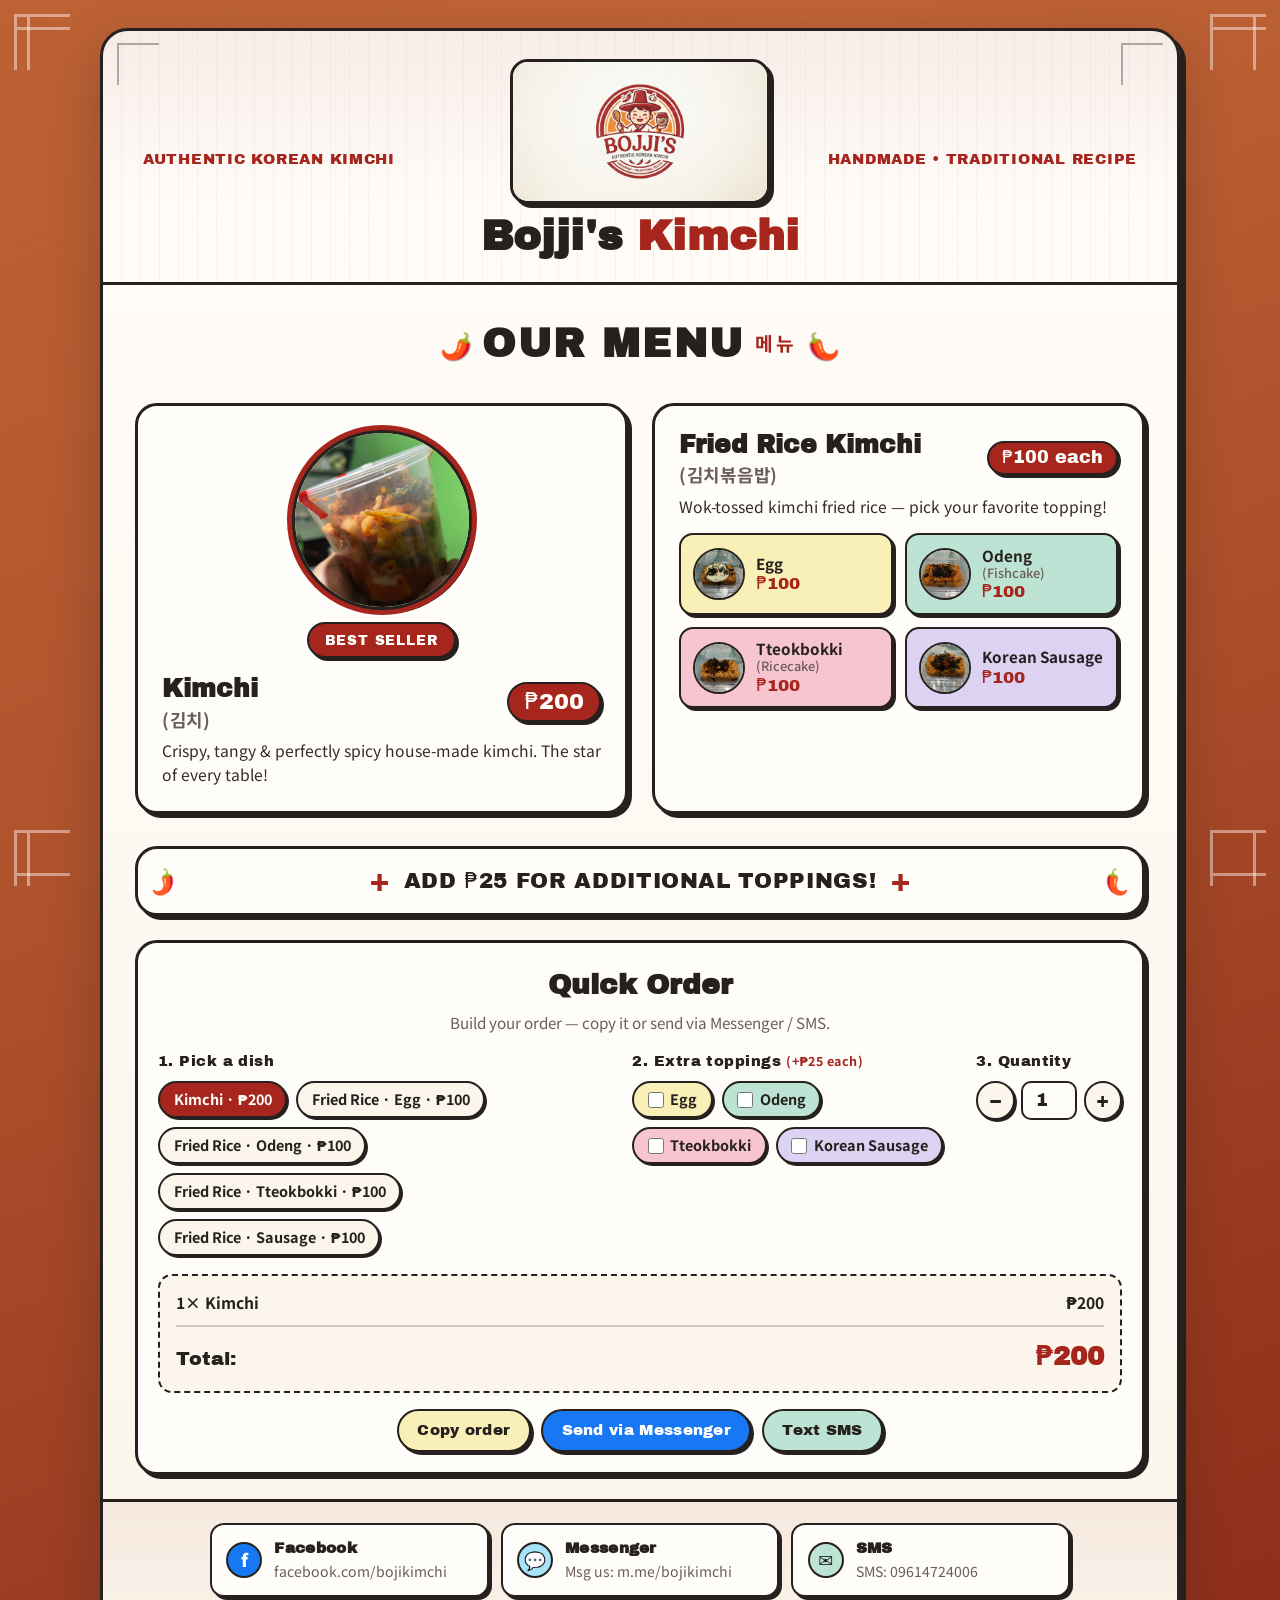
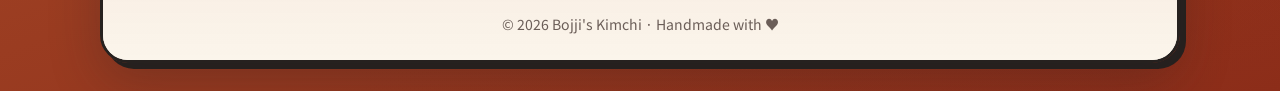
==== commit e1c7e46d: "Redesign menu: crimson/cream tarpaulin theme, flanking taglines, 2-col cards, +25 callout, quick ord" ====
--- a/index.html
+++ b/index.html
@@ -3,139 +3,306 @@
 <head>
   <meta charset="UTF-8" />
   <meta name="viewport" content="width=device-width, initial-scale=1.0" />
-  <meta name="description" content="Bojji's Kimchi — cute Korean menu with kimchi and fried rice kimchi toppings." />
-  <title>Bojji's Kimchi 🥬</title>
+  <meta name="description" content="Bojji's Kimchi — Authentic Korean Kimchi. Handmade · Traditional Recipe. Kimchi and kimchi fried rice with toppings." />
+  <title>Bojji's Kimchi — Authentic Korean Kimchi</title>
   <link rel="preconnect" href="https://fonts.googleapis.com" />
   <link rel="preconnect" href="https://fonts.gstatic.com" crossorigin />
-  <link href="https://fonts.googleapis.com/css2?family=Gaegu:wght@400;700&family=Noto+Sans+KR:wght@400;500;700&display=swap" rel="stylesheet" />
+  <link href="https://fonts.googleapis.com/css2?family=Archivo+Black&family=Noto+Sans+KR:wght@400;500;700;900&display=swap" rel="stylesheet" />
   <link rel="stylesheet" href="styles.css" />
   <link rel="icon" type="image/jpeg" href="logo.jpeg" />
 </head>
 <body>
-  <div class="bg-dots" aria-hidden="true"></div>
-
-  <header class="hero">
-    <div class="hero-deco hero-deco--left" aria-hidden="true">✿</div>
-    <div class="hero-deco hero-deco--right" aria-hidden="true">✿</div>
-
-    <p class="hero-hangul" aria-hidden="true">안녕하세요</p>
-    <img class="hero-logo" src="logo.jpeg" alt="Bojji's Authentic Korean Kimchi logo" width="320" height="175" />
-    <h1 class="hero-title">Bojji's <span>Kimchi</span></h1>
-    <p class="hero-sub">맛있어요 · cute Korean eats · made with ♥</p>
-
-    <div class="hero-badges">
-      <span class="badge badge--pink">🥬 fresh</span>
-      <span class="badge badge--mint"> spicy</span>
-      <span class="badge badge--yellow">✨ homemade</span>
-    </div>
-  </header>
-
-  <main class="menu">
-    <div class="section-head">
-      <h2>Our Menu</h2>
-      <p class="section-hangul">메뉴</p>
-    </div>
-
-    <!-- Item 1 -->
-    <article class="card card--kimchi">
-      <div class="card-photo" aria-hidden="true">
-        <img src="images/kimchi.jpeg" alt="" loading="lazy" width="400" height="300" />
-      </div>
-      <div class="card-body">
-        <div class="card-top">
-          <h3>Kimchi</h3>
-          <span class="price">₱200</span>
+  <div class="page-frame" aria-hidden="true">
+    <span class="corner corner--tl"></span>
+    <span class="corner corner--tr"></span>
+    <span class="corner corner--bl"></span>
+    <span class="corner corner--br"></span>
+  </div>
+
+  <div class="sheet">
+    <!-- ===== Top header bar ===== -->
+    <header class="top-bar">
+      <div class="top-bar__side top-bar__side--left">
+        <p class="tagline">AUTHENTIC KOREAN KIMCHI</p>
+      </div>
+
+      <div class="top-bar__logo">
+        <img src="logo.jpeg" alt="Bojji's Kimchi logo — cheerful character in traditional attire holding a wooden spoon and kimchi jar" width="280" height="153" />
+        <h1 class="brand">Bojji's <span>Kimchi</span></h1>
+      </div>
+
+      <div class="top-bar__side top-bar__side--right">
+        <p class="tagline">HANDMADE • TRADITIONAL RECIPE</p>
+      </div>
+    </header>
+
+    <main>
+      <!-- ===== Section title ===== -->
+      <div class="section-head">
+        <span class="chili" aria-hidden="true">🌶️</span>
+        <h2 class="section-title">OUR MENU</h2>
+        <span class="section-hangul" aria-hidden="true">메뉴</span>
+        <span class="chili chili--flip" aria-hidden="true">🌶️</span>
+      </div>
+
+      <!-- ===== 2-column menu grid ===== -->
+      <div class="menu-grid">
+        <!-- Left: Kimchi -->
+        <article class="menu-card menu-card--kimchi">
+          <div class="menu-card__media">
+            <div class="photo-ring">
+              <img src="images/kimchi.jpeg" alt="House-made kimchi in a clear deli container" loading="lazy" width="400" height="400" />
+            </div>
+            <span class="badge-best">BEST SELLER</span>
+          </div>
+
+          <div class="menu-card__body">
+            <div class="menu-card__title-row">
+              <h3 class="menu-card__title">Kimchi <span class="hangul">(김치)</span></h3>
+              <span class="price-pill">₱200</span>
+            </div>
+            <p class="menu-card__desc">Crispy, tangy &amp; perfectly spicy house-made kimchi. The star of every table!</p>
+          </div>
+        </article>
+
+        <!-- Right: Fried Rice Kimchi -->
+        <article class="menu-card menu-card--rice">
+          <div class="menu-card__body">
+            <div class="menu-card__title-row">
+              <h3 class="menu-card__title">Fried Rice Kimchi <span class="hangul">(김치볶음밥)</span></h3>
+              <span class="price-pill price-pill--sm">₱100 each</span>
+            </div>
+            <p class="menu-card__desc">Wok-tossed kimchi fried rice — pick your favorite topping!</p>
+
+            <!-- 2×2 topping grid -->
+            <ul class="topping-grid">
+              <li class="topping topping--egg">
+                <img class="topping__photo" src="images/Egg.jpeg" alt="Kimchi fried rice with egg" loading="lazy" width="80" height="80" />
+                <div class="topping__meta">
+                  <span class="topping__name">Egg</span>
+                  <span class="topping__price">₱100</span>
+                </div>
+              </li>
+              <li class="topping topping--odeng">
+                <img class="topping__photo" src="images/Odeng.jpeg" alt="Kimchi fried rice with odeng fishcake" loading="lazy" width="80" height="80" />
+                <div class="topping__meta">
+                  <span class="topping__name">Odeng <small>(Fishcake)</small></span>
+                  <span class="topping__price">₱100</span>
+                </div>
+              </li>
+              <li class="topping topping--tteok">
+                <img class="topping__photo" src="images/Tteokbokki.jpeg" alt="Kimchi fried rice with tteokbokki ricecake" loading="lazy" width="80" height="80" />
+                <div class="topping__meta">
+                  <span class="topping__name">Tteokbokki <small>(Ricecake)</small></span>
+                  <span class="topping__price">₱100</span>
+                </div>
+              </li>
+              <li class="topping topping--sausage">
+                <img class="topping__photo" src="images/Sausage.jpeg" alt="Kimchi fried rice with Korean sausage" loading="lazy" width="80" height="80" />
+                <div class="topping__meta">
+                  <span class="topping__name">Korean Sausage</span>
+                  <span class="topping__price">₱100</span>
+                </div>
+              </li>
+            </ul>
+          </div>
+        </article>
+      </div>
+
+      <!-- ===== Additional toppings callout ===== -->
+      <div class="callout" role="note">
+        <span class="callout__mark" aria-hidden="true">+</span>
+        <p class="callout__text">ADD ₱25 FOR ADDITIONAL TOPPINGS!</p>
+        <span class="callout__mark" aria-hidden="true">+</span>
+      </div>
+
+      <!-- ===== Interactive order builder ===== -->
+      <section class="order" id="order" aria-labelledby="order-heading">
+        <div class="order__head">
+          <h2 id="order-heading" class="order__title">Quick Order</h2>
+          <p class="order__sub">Build your order — copy it or send via Messenger / SMS.</p>
         </div>
-        <p class="card-hangul">김치</p>
-        <p class="card-desc">Crispy, tangy &amp; perfectly spicy house-made kimchi. The star of every table!</p>
-        <span class="tag tag--red">best seller</span>
-      </div>
-    </article>
-
-    <!-- Item 2–5: Fried Rice Kimchi with toppings -->
-    <article class="card card--rice">
-      <div class="card-emoji" aria-hidden="true">🍳</div>
-      <div class="card-body">
-        <div class="card-top">
-          <h3>Fried Rice Kimchi</h3>
-          <span class="price">₱100 <small>each</small></span>
+
+        <div class="order__grid">
+          <div class="order__pick">
+            <p class="order__label">1. Pick a dish</p>
+            <div class="chip-row" role="radiogroup" aria-label="Dish">
+              <button type="button" class="chip chip--dish is-active" data-dish="Kimchi" data-price="200" aria-pressed="true">Kimchi · ₱200</button>
+              <button type="button" class="chip chip--dish" data-dish="Fried Rice — Egg" data-price="100" aria-pressed="false">Fried Rice · Egg · ₱100</button>
+              <button type="button" class="chip chip--dish" data-dish="Fried Rice — Odeng" data-price="100" aria-pressed="false">Fried Rice · Odeng · ₱100</button>
+              <button type="button" class="chip chip--dish" data-dish="Fried Rice — Tteokbokki" data-price="100" aria-pressed="false">Fried Rice · Tteokbokki · ₱100</button>
+              <button type="button" class="chip chip--dish" data-dish="Fried Rice — Korean Sausage" data-price="100" aria-pressed="false">Fried Rice · Sausage · ₱100</button>
+            </div>
+          </div>
+
+          <div class="order__extras">
+            <p class="order__label">2. Extra toppings <span class="order__hint">(+₱25 each)</span></p>
+            <div class="chip-row">
+              <label class="chip chip--extra chip--egg"><input type="checkbox" data-extra="Egg" /> Egg</label>
+              <label class="chip chip--extra chip--odeng"><input type="checkbox" data-extra="Odeng" /> Odeng</label>
+              <label class="chip chip--extra chip--tteok"><input type="checkbox" data-extra="Tteokbokki" /> Tteokbokki</label>
+              <label class="chip chip--extra chip--sausage"><input type="checkbox" data-extra="Korean Sausage" /> Korean Sausage</label>
+            </div>
+          </div>
+
+          <div class="order__qty">
+            <p class="order__label">3. Quantity</p>
+            <div class="qty">
+              <button type="button" class="qty__btn" id="qty-minus" aria-label="Decrease quantity">−</button>
+              <input type="number" id="qty" class="qty__input" value="1" min="1" max="99" inputmode="numeric" aria-label="Quantity" />
+              <button type="button" class="qty__btn" id="qty-plus" aria-label="Increase quantity">+</button>
+            </div>
+          </div>
         </div>
-        <p class="card-hangul">김치볶음밥</p>
-        <p class="card-desc">Wok-tossed kimchi fried rice — pick your favorite topping!</p>
-
-        <ul class="toppings">
-          <li class="topping">
-            <img class="topping-photo" src="images/Egg.jpeg" alt="" loading="lazy" width="80" height="80" />
-            <span class="topping-name">Egg</span>
-            <span class="topping-price">₱100</span>
-          </li>
-          <li class="topping">
-            <img class="topping-photo" src="images/Odeng.jpeg" alt="" loading="lazy" width="80" height="80" />
-            <span class="topping-name">Odeng <small>(Fishcake)</small></span>
-            <span class="topping-price">₱100</span>
-          </li>
-          <li class="topping">
-            <img class="topping-photo" src="images/Tteokbokki.jpeg" alt="" loading="lazy" width="80" height="80" />
-            <span class="topping-name">Tteokbokki <small>(Ricecake)</small></span>
-            <span class="topping-price">₱100</span>
-          </li>
-          <li class="topping">
-            <img class="topping-photo" src="images/Sausage.jpeg" alt="" loading="lazy" width="80" height="80" />
-            <span class="topping-name">Korean Sausage</span>
-            <span class="topping-price">₱100</span>
-          </li>
-        </ul>
-      </div>
-    </article>
-  </main>
-
-  <section class="gallery" id="gallery">
-    <div class="section-head">
-      <h2>Photo Gallery</h2>
-      <p class="section-hangul">사진</p>
-    </div>
-    <div class="gallery-grid">
-      <figure class="gallery-item">
-        <img src="images/kimchi.jpeg" alt="House-made kimchi" loading="lazy" width="400" height="300" />
-        <figcaption>Kimchi</figcaption>
-      </figure>
-      <figure class="gallery-item">
-        <img src="images/Egg.jpeg" alt="Kimchi fried rice with egg topping" loading="lazy" width="400" height="300" />
-        <figcaption>Fried Rice · Egg</figcaption>
-      </figure>
-      <figure class="gallery-item">
-        <img src="images/Odeng.jpeg" alt="Kimchi fried rice with odeng fishcake" loading="lazy" width="400" height="300" />
-        <figcaption>Fried Rice · Odeng</figcaption>
-      </figure>
-      <figure class="gallery-item">
-        <img src="images/Tteokbokki.jpeg" alt="Kimchi fried rice with tteokbokki rice cakes" loading="lazy" width="400" height="300" />
-        <figcaption>Fried Rice · Tteokbokki</figcaption>
-      </figure>
-      <figure class="gallery-item">
-        <img src="images/Sausage.jpeg" alt="Kimchi fried rice with Korean sausage" loading="lazy" width="400" height="300" />
-        <figcaption>Fried Rice · Korean Sausage</figcaption>
-      </figure>
-    </div>
-  </section>
-
-  <section class="note">
-    <div class="note-inner">
-      <span class="note-emoji" aria-hidden="true">💖</span>
-      <p>Try combining toppings — every combo is <strong>₱100 only</strong>! Limited menu for now, more coming soon~</p>
-    </div>
-  </section>
-
-  <footer class="footer">
-    <p class="footer-hangul">감사합니다</p>
-    <a class="fb-link" href="https://www.facebook.com/share/19oVDJXUGh/?mibextid=wwXIfr" target="_blank" rel="noopener noreferrer">
-      <span class="fb-icon" aria-hidden="true">f</span>
-      Follow us on Facebook
-    </a>
-    <p>© <span id="year"></span> Bojji's Kimchi · Made with ♥ &amp; lots of spice</p>
-  </footer>
+
+        <div class="order__summary">
+          <div class="order__lines" id="summary-lines" aria-live="polite"></div>
+          <p class="order__total">Total: <strong id="summary-total">₱200</strong></p>
+        </div>
+
+        <div class="order__actions">
+          <button type="button" class="btn btn--copy" id="btn-copy">Copy order</button>
+          <a class="btn btn--msg" id="btn-msg" href="https://m.me/bojikimchi" target="_blank" rel="noopener noreferrer">Send via Messenger</a>
+          <a class="btn btn--sms" id="btn-sms" href="sms:09614724006">Text SMS</a>
+        </div>
+        <p class="order__toast" id="order-toast" hidden>Copied to clipboard!</p>
+      </section>
+    </main>
+
+    <!-- ===== Footer / order channels ===== -->
+    <footer class="footer">
+      <div class="footer__channels">
+        <a class="channel channel--fb" href="https://www.facebook.com/bojikimchi/" target="_blank" rel="noopener noreferrer">
+          <span class="channel__icon" aria-hidden="true">f</span>
+          <span class="channel__text">
+            <strong>Facebook</strong>
+            <span>facebook.com/bojikimchi</span>
+          </span>
+        </a>
+        <a class="channel channel--msg" href="https://m.me/bojikimchi" target="_blank" rel="noopener noreferrer">
+          <span class="channel__icon" aria-hidden="true">💬</span>
+          <span class="channel__text">
+            <strong>Messenger</strong>
+            <span>Msg us: m.me/bojikimchi</span>
+          </span>
+        </a>
+        <a class="channel channel--sms" href="sms:09614724006">
+          <span class="channel__icon" aria-hidden="true">✉️</span>
+          <span class="channel__text">
+            <strong>SMS</strong>
+            <span>SMS: 09614724006</span>
+          </span>
+        </a>
+      </div>
+      <p class="footer__copy">© <span id="year"></span> Bojji's Kimchi · Handmade with ♥</p>
+    </footer>
+  </div>
 
   <script>
-    document.getElementById('year').textContent = new Date().getFullYear();
+    document.getElementById("year").textContent = new Date().getFullYear();
+
+    const EXTRA_PRICE = 25;
+    const dishChips = document.querySelectorAll(".chip--dish");
+    const extraChecks = document.querySelectorAll(".chip--extra input");
+    const qtyInput = document.getElementById("qty");
+    const summaryLines = document.getElementById("summary-lines");
+    const summaryTotal = document.getElementById("summary-total");
+    const btnCopy = document.getElementById("btn-copy");
+    const btnMsg = document.getElementById("btn-msg");
+    const btnSms = document.getElementById("btn-sms");
+    const toast = document.getElementById("order-toast");
+
+    let dish = { name: "Kimchi", price: 200 };
+
+    function php(n) {
+      return "₱" + n.toLocaleString("en-PH");
+    }
+
+    function selectedExtras() {
+      return Array.from(extraChecks)
+        .filter((c) => c.checked)
+        .map((c) => c.dataset.extra);
+    }
+
+    function orderText() {
+      const qty = Math.max(1, parseInt(qtyInput.value, 10) || 1);
+      const extras = selectedExtras();
+      const lines = [];
+      lines.push("Bojji's Kimchi order");
+      lines.push(`${qty}× ${dish.name} — ${php(dish.price * qty)}`);
+      if (extras.length) {
+        const extraTotal = EXTRA_PRICE * extras.length * qty;
+        lines.push(`Extra toppings (${extras.join(", ")}) — ${php(extraTotal)}`);
+      }
+      const total = dish.price * qty + EXTRA_PRICE * extras.length * qty;
+      lines.push(`Total: ${php(total)}`);
+      lines.push("Thank you! 🌶️");
+      return lines.join("\n");
+    }
+
+    function render() {
+      const qty = Math.max(1, parseInt(qtyInput.value, 10) || 1);
+      if (String(qty) !== qtyInput.value) qtyInput.value = qty;
+      const extras = selectedExtras();
+      const extraTotal = EXTRA_PRICE * extras.length * qty;
+      const total = dish.price * qty + extraTotal;
+
+      const parts = [
+        `<div class="sum-line"><span>${qty}× ${dish.name}</span><span>${php(dish.price * qty)}</span></div>`,
+      ];
+      if (extras.length) {
+        parts.push(
+          `<div class="sum-line sum-line--muted"><span>+ ${extras.join(", ")} (${php(EXTRA_PRICE)} each${qty > 1 ? " × " + qty : ""})</span><span>${php(extraTotal)}</span></div>`
+        );
+      }
+      summaryLines.innerHTML = parts.join("");
+      summaryTotal.textContent = php(total);
+
+      const text = encodeURIComponent(orderText());
+      btnMsg.href = "https://m.me/bojikimchi?text=" + text;
+      btnSms.href = "sms:09614724006?body=" + text;
+    }
+
+    dishChips.forEach((btn) => {
+      btn.addEventListener("click", () => {
+        dishChips.forEach((b) => {
+          b.classList.remove("is-active");
+          b.setAttribute("aria-pressed", "false");
+        });
+        btn.classList.add("is-active");
+        btn.setAttribute("aria-pressed", "true");
+        dish = { name: btn.dataset.dish, price: Number(btn.dataset.price) };
+        render();
+      });
+    });
+
+    extraChecks.forEach((c) => c.addEventListener("change", render));
+    qtyInput.addEventListener("input", render);
+    document.getElementById("qty-minus").addEventListener("click", () => {
+      qtyInput.value = Math.max(1, (parseInt(qtyInput.value, 10) || 1) - 1);
+      render();
+    });
+    document.getElementById("qty-plus").addEventListener("click", () => {
+      qtyInput.value = Math.min(99, (parseInt(qtyInput.value, 10) || 1) + 1);
+      render();
+    });
+
+    btnCopy.addEventListener("click", async () => {
+      try {
+        await navigator.clipboard.writeText(orderText());
+      } catch {
+        const ta = document.createElement("textarea");
+        ta.value = orderText();
+        document.body.appendChild(ta);
+        ta.select();
+        document.execCommand("copy");
+        ta.remove();
+      }
+      toast.hidden = false;
+      setTimeout(() => (toast.hidden = true), 1800);
+    });
+
+    render();
   </script>
 </body>
 </html>
--- a/styles.css
+++ b/styles.css
@@ -1,24 +1,31 @@
-/* ===== Tokens ===== */
+/* ===== Tokens — Bojji's Kimchi brand ===== */
 :root {
-  --cream: #fff8ef;
-  --cream-2: #fff1dc;
-  --pink: #ff8fab;
-  --pink-soft: #ffd6e2;
-  --red: #ff5d5d;
-  --red-deep: #e63946;
-  --mint: #7ed6c1;
-  --mint-soft: #d4f5ec;
-  --yellow: #ffd166;
-  --yellow-soft: #fff3c4;
-  --lavender: #c9b6ff;
-  --lavender-soft: #ebe4ff;
-  --ink: #3d2c2e;
-  --ink-soft: #7a5c60;
-  --white: #ffffff;
-  --shadow: 0 10px 30px rgba(230, 57, 70, 0.12);
-  --shadow-hover: 0 16px 40px rgba(230, 57, 70, 0.18);
-  --radius: 28px;
-  --font-display: "Gaegu", "Noto Sans KR", cursive;
+  --crimson: #a6261e;
+  --crimson-deep: #8c2d19;
+  --crimson-bright: #b8291e;
+  --cream: #fbf5eb;
+  --cream-bright: #fffdf9;
+  --terracotta: #c86d3b;
+  --terracotta-deep: #8c2d19;
+  --ink: #26211f;
+  --ink-soft: #332c2a;
+  --ink-muted: #6b5e58;
+
+  --egg: #f9f0b8;
+  --egg-deep: #fff4b8;
+  --odeng: #bce3d3;
+  --odeng-deep: #c8e6d8;
+  --tteok: #f7c5d0;
+  --tteok-deep: #fad2dc;
+  --sausage: #dcd2f2;
+  --sausage-deep: #e4dcf7;
+
+  --border: 2.5px solid var(--ink);
+  --shadow: 4px 4px 0 var(--ink);
+  --shadow-lg: 6px 6px 0 var(--ink);
+  --radius: 22px;
+  --radius-sm: 14px;
+  --font-display: "Archivo Black", "Noto Sans KR", system-ui, sans-serif;
   --font-body: "Noto Sans KR", system-ui, sans-serif;
 }
 
@@ -33,20 +40,22 @@
 
 html {
   scroll-behavior: smooth;
+  overflow-x: hidden;
+  max-width: 100vw;
 }
 
 body {
   font-family: var(--font-body);
   color: var(--ink);
+  min-height: 100vh;
+  line-height: 1.55;
   background:
-    radial-gradient(circle at 12% 18%, var(--pink-soft) 0 12%, transparent 13%),
-    radial-gradient(circle at 88% 12%, var(--yellow-soft) 0 10%, transparent 11%),
-    radial-gradient(circle at 80% 80%, var(--mint-soft) 0 14%, transparent 15%),
-    radial-gradient(circle at 15% 85%, var(--lavender-soft) 0 12%, transparent 13%),
-    var(--cream);
-  min-height: 100vh;
-  line-height: 1.6;
+    radial-gradient(circle at 0% 0%, rgba(140, 45, 25, 0.18), transparent 42%),
+    radial-gradient(circle at 100% 100%, rgba(140, 45, 25, 0.22), transparent 45%),
+    linear-gradient(160deg, var(--terracotta) 0%, var(--terracotta-deep) 100%);
   overflow-x: hidden;
+  width: 100%;
+  max-width: 100vw;
 }
 
 img {
@@ -54,527 +63,855 @@
   display: block;
 }
 
-/* Playful dotted overlay */
-.bg-dots {
+button,
+input {
+  font: inherit;
+  color: inherit;
+}
+
+a {
+  color: inherit;
+}
+
+/* ===== Outer frame corners (Korean lattice motif) ===== */
+.page-frame {
   pointer-events: none;
   position: fixed;
   inset: 0;
-  background-image: radial-gradient(rgba(255, 93, 93, 0.08) 1.2px, transparent 1.2px);
-  background-size: 18px 18px;
   z-index: 0;
 }
 
-/* ===== Layout shell ===== */
-.hero,
-.menu,
-.gallery,
-.note,
-.footer {
+.corner {
+  position: absolute;
+  width: 56px;
+  height: 56px;
+  border: 3px solid rgba(255, 253, 249, 0.45);
+}
+
+.corner::before,
+.corner::after {
+  content: "";
+  position: absolute;
+  background: rgba(255, 253, 249, 0.45);
+}
+
+.corner::before {
+  width: 100%;
+  height: 3px;
+  top: 10px;
+  left: 0;
+}
+
+.corner::after {
+  width: 3px;
+  height: 100%;
+  top: 0;
+  left: 10px;
+}
+
+.corner--tl { top: 14px; left: 14px; border-right: 0; border-bottom: 0; }
+.corner--tr { top: 14px; right: 14px; border-left: 0; border-bottom: 0; transform: scaleX(-1); }
+.corner--bl { bottom: 14px; left: 14px; border-right: 0; border-top: 0; transform: scaleY(-1); }
+.corner--br { bottom: 14px; right: 14px; border-left: 0; border-top: 0; transform: scale(-1); }
+
+/* ===== Cream menu sheet ===== */
+.sheet {
   position: relative;
   z-index: 1;
-}
-
-/* ===== Hero ===== */
-.hero {
+  width: min(1080px, calc(100% - 28px));
+  max-width: calc(100vw - 28px);
+  margin: 28px auto;
+  background:
+    linear-gradient(180deg, var(--cream-bright) 0%, var(--cream) 100%);
+  border: 3px solid var(--ink);
+  border-radius: 28px;
+  box-shadow: 0 18px 50px rgba(38, 33, 31, 0.28), var(--shadow-lg);
+  overflow: hidden;
+}
+
+/* ===== Top header bar ===== */
+.top-bar {
+  display: grid;
+  grid-template-columns: 1fr;
+  gap: 1rem;
+  align-items: center;
+  justify-items: center;
   text-align: center;
-  padding: 3.5rem 1.25rem 2.5rem;
-}
-
-.hero-hangul {
-  font-family: var(--font-display);
-  font-size: clamp(1.25rem, 3vw, 1.75rem);
-  color: var(--red);
-  letter-spacing: 0.15em;
-  margin-bottom: 0.5rem;
-}
-
-.hero-logo {
-  display: block;
-  width: min(320px, 80vw);
-  height: auto;
-  margin: 0 auto 1rem;
-  border-radius: 28px;
-  border: 4px solid var(--ink);
-  box-shadow: var(--shadow);
-  background: var(--cream-2);
-  object-fit: contain;
-  animation: float 3.5s ease-in-out infinite;
-}
-
-@keyframes float {
-  0%, 100% { transform: translateY(0); }
-  50% { transform: translateY(-8px); }
-}
-
-.hero-title {
-  font-family: var(--font-display);
-  font-size: clamp(2.75rem, 8vw, 4.5rem);
-  font-weight: 700;
-  line-height: 1.1;
-  color: var(--ink);
-}
-
-.hero-title span {
-  color: var(--red);
+  padding: 1.5rem 1.25rem 1.25rem;
+  background:
+    linear-gradient(180deg, rgba(166, 38, 30, 0.08), transparent 70%),
+    repeating-linear-gradient(
+      90deg,
+      transparent,
+      transparent 18px,
+      rgba(38, 33, 31, 0.04) 18px,
+      rgba(38, 33, 31, 0.04) 19px
+    );
+  border-bottom: 3px solid var(--ink);
   position: relative;
 }
 
-.hero-title span::after {
+.top-bar::before,
+.top-bar::after {
   content: "";
   position: absolute;
-  left: 0;
-  right: 0;
-  bottom: 0.08em;
-  height: 0.28em;
-  background: var(--yellow);
-  z-index: -1;
+  top: 12px;
+  width: 42px;
+  height: 42px;
+  border: 2.5px solid rgba(38, 33, 31, 0.35);
+  pointer-events: none;
+}
+
+.top-bar::before {
+  left: 14px;
+  border-right: 0;
+  border-bottom: 0;
+}
+
+.top-bar::after {
+  right: 14px;
+  border-left: 0;
+  border-bottom: 0;
+  transform: scaleX(-1);
+}
+
+.tagline {
+  font-family: var(--font-display);
+  font-size: clamp(0.72rem, 2.4vw, 0.92rem);
+  letter-spacing: 0.05em;
+  color: var(--crimson);
+  line-height: 1.4;
+  max-width: 100%;
+  overflow-wrap: normal;
+  word-break: keep-all;
+  hyphens: none;
+}
+
+.top-bar__side {
+  min-width: 0;
+  max-width: 100%;
+}
+
+.top-bar__logo {
+  min-width: 0;
+  max-width: 100%;
+}
+
+.top-bar__logo img {
+  width: min(260px, 72vw);
+  height: auto;
+  margin: 0 auto;
+  border-radius: 18px;
+  border: 3px solid var(--ink);
+  box-shadow: var(--shadow);
+  background: var(--cream-bright);
+  object-fit: cover;
+}
+
+.brand {
+  font-family: var(--font-display);
+  font-size: clamp(1.85rem, 5vw, 2.6rem);
+  line-height: 1.1;
+  margin-top: 0.65rem;
+  color: var(--ink);
+  letter-spacing: 0.01em;
+}
+
+.brand span {
+  color: var(--crimson);
+}
+
+/* ===== Section head ===== */
+.section-head {
+  display: flex;
+  align-items: center;
+  justify-content: center;
+  gap: 0.65rem;
+  padding: 1.75rem 1.25rem 0.5rem;
+  flex-wrap: wrap;
+}
+
+.section-title {
+  font-family: var(--font-display);
+  font-size: clamp(1.75rem, 5vw, 2.5rem);
+  letter-spacing: 0.06em;
+  color: var(--ink);
+}
+
+.section-hangul {
+  font-family: var(--font-body);
+  font-weight: 700;
+  color: var(--crimson);
+  font-size: clamp(1rem, 2.5vw, 1.2rem);
+  letter-spacing: 0.18em;
+}
+
+.chili {
+  font-size: clamp(1.25rem, 3vw, 1.6rem);
+  line-height: 1;
+  filter: drop-shadow(1px 1px 0 rgba(38, 33, 31, 0.35));
+}
+
+.chili--flip {
+  transform: scaleX(-1);
+}
+
+/* ===== Menu grid ===== */
+.menu-grid {
+  display: grid;
+  grid-template-columns: 1fr;
+  gap: 1.25rem;
+  padding: 1rem 1.25rem 0.5rem;
+}
+
+.menu-card {
+  background: var(--cream-bright);
+  border: 3px solid var(--ink);
+  border-radius: var(--radius);
+  box-shadow: var(--shadow);
+  padding: 1.25rem;
+  display: flex;
+  flex-direction: column;
+  gap: 1rem;
+  transition: transform 0.18s ease, box-shadow 0.18s ease;
+}
+
+.menu-card:hover {
+  transform: translateY(-3px);
+  box-shadow: var(--shadow-lg);
+}
+
+.menu-card__media {
+  display: flex;
+  flex-direction: column;
+  align-items: center;
+  gap: 0.75rem;
+}
+
+.photo-ring {
+  width: clamp(140px, 40vw, 180px);
+  height: clamp(140px, 40vw, 180px);
+  border-radius: 50%;
+  overflow: hidden;
+  border: 3px solid var(--ink);
+  box-shadow: 0 0 0 5px var(--crimson), var(--shadow);
+  background: var(--egg);
+}
+
+.photo-ring img {
+  width: 100%;
+  height: 100%;
+  object-fit: cover;
+  object-position: center;
+}
+
+.badge-best {
+  font-family: var(--font-display);
+  font-size: 0.85rem;
+  letter-spacing: 0.06em;
+  color: var(--cream-bright);
+  background: var(--crimson);
+  border: 2.5px solid var(--ink);
   border-radius: 999px;
-  transform: rotate(-1.5deg);
-}
-
-.hero-sub {
-  margin-top: 0.75rem;
-  font-size: clamp(1rem, 2.5vw, 1.15rem);
-  color: var(--ink-soft);
-}
-
-.hero-badges {
+  padding: 0.35rem 0.95rem;
+  box-shadow: 3px 3px 0 var(--ink);
+  white-space: nowrap;
+}
+
+.menu-card__body {
+  display: flex;
+  flex-direction: column;
+  gap: 0.55rem;
+  flex: 1;
+}
+
+.menu-card__title-row {
   display: flex;
   flex-wrap: wrap;
-  gap: 0.6rem;
-  justify-content: center;
-  margin-top: 1.5rem;
-}
-
-.badge {
-  font-family: var(--font-display);
-  font-size: 1.1rem;
+  align-items: center;
+  justify-content: space-between;
+  gap: 0.55rem;
+  min-width: 0;
+  max-width: 100%;
+}
+
+.menu-card__title {
+  font-family: var(--font-display);
+  font-size: clamp(1.15rem, 3.5vw, 1.55rem);
+  line-height: 1.25;
+  color: var(--ink);
+  min-width: 0;
+  overflow-wrap: anywhere;
+}
+
+.menu-card__title .hangul {
+  display: block;
+  font-family: var(--font-body);
   font-weight: 700;
-  padding: 0.4rem 1rem;
+  font-size: 0.72em;
+  color: var(--ink-muted);
+  letter-spacing: 0.04em;
+  margin-top: 0.15rem;
+}
+
+.price-pill {
+  font-family: var(--font-display);
+  font-size: clamp(1.15rem, 3vw, 1.4rem);
+  color: var(--cream-bright);
+  background: var(--crimson);
+  border: 2.5px solid var(--ink);
   border-radius: 999px;
-  border: 3px solid var(--ink);
+  padding: 0.3rem 0.95rem;
   box-shadow: 3px 3px 0 var(--ink);
-}
-
-.badge--pink { background: var(--pink-soft); }
-.badge--mint { background: var(--mint-soft); }
-.badge--yellow { background: var(--yellow-soft); }
-
-.hero-deco {
-  position: absolute;
-  font-size: 2rem;
-  color: var(--pink);
-  opacity: 0.85;
-  animation: spin 8s linear infinite;
-}
-
-.hero-deco--left { left: 8%; top: 20%; }
-.hero-deco--right { right: 8%; top: 30%; animation-direction: reverse; }
-
-@keyframes spin {
-  to { transform: rotate(360deg); }
-}
-
-/* ===== Menu ===== */
-.menu {
-  max-width: 860px;
-  margin: 0 auto;
-  padding: 1rem 1.25rem 2rem;
-  display: grid;
-  gap: 1.5rem;
-}
-
-.section-head {
-  text-align: center;
-  margin-bottom: 0.5rem;
-}
-
-.section-head h2 {
-  font-family: var(--font-display);
-  font-size: clamp(2rem, 5vw, 2.75rem);
-  color: var(--ink);
-}
-
-.section-hangul {
-  font-family: var(--font-display);
-  color: var(--red);
-  font-size: 1.35rem;
-  letter-spacing: 0.2em;
-}
-
-/* Cards */
-.card {
-  display: flex;
-  gap: 1.25rem;
-  align-items: flex-start;
-  background: var(--white);
-  border: 4px solid var(--ink);
-  border-radius: var(--radius);
-  padding: 1.5rem;
-  box-shadow: 6px 6px 0 var(--ink);
-  transition: transform 0.2s ease, box-shadow 0.2s ease;
-}
-
-.card:hover {
-  transform: translateY(-4px);
-  box-shadow: 8px 10px 0 var(--ink);
-}
-
-.card-emoji {
-  font-size: clamp(3rem, 8vw, 4rem);
-  line-height: 1;
-  width: 72px;
-  height: 72px;
-  display: grid;
-  place-items: center;
-  border-radius: 50%;
-  border: 3px solid var(--ink);
-  flex-shrink: 0;
-}
-
-.card-photo {
-  width: 72px;
-  height: 72px;
-  object-fit: cover;
-  border-radius: 50%;
-  border: 3px solid var(--ink);
-  flex-shrink: 0;
-  background: var(--cream-2);
-}
-
-.card--kimchi .card-emoji { background: var(--mint-soft); }
-.card--rice .card-emoji { background: var(--yellow-soft); }
-
-.card-body {
-  flex: 1;
-  min-width: 0;
-}
-
-.card-top {
-  display: flex;
-  flex-wrap: wrap;
-  align-items: baseline;
-  justify-content: space-between;
-  gap: 0.5rem 1rem;
-}
-
-.card-top h3 {
-  font-family: var(--font-display);
-  font-size: clamp(1.6rem, 4vw, 2rem);
-  font-weight: 700;
+  white-space: nowrap;
   line-height: 1.2;
 }
 
-.price {
-  font-family: var(--font-display);
-  font-size: clamp(1.5rem, 4vw, 1.85rem);
-  font-weight: 700;
-  color: var(--red-deep);
-  background: var(--pink-soft);
-  border: 3px solid var(--ink);
-  border-radius: 999px;
-  padding: 0.15rem 0.85rem;
-  white-space: nowrap;
-  box-shadow: 3px 3px 0 var(--ink);
-}
-
-.price small {
-  font-size: 0.7em;
-  color: var(--ink-soft);
-  font-weight: 700;
-}
-
-.card-hangul {
-  font-family: var(--font-display);
-  color: var(--ink-soft);
-  font-size: 1.2rem;
-  margin-top: 0.15rem;
-}
-
-.card-desc {
-  margin-top: 0.5rem;
+.price-pill--sm {
+  font-size: clamp(0.95rem, 2.5vw, 1.1rem);
+  padding: 0.28rem 0.8rem;
+}
+
+.menu-card__desc {
   color: var(--ink-soft);
   font-size: 0.98rem;
 }
 
-.tag {
-  display: inline-block;
-  margin-top: 0.85rem;
-  font-family: var(--font-display);
-  font-size: 1.05rem;
-  font-weight: 700;
-  padding: 0.2rem 0.75rem;
-  border-radius: 999px;
-  border: 2.5px solid var(--ink);
-}
-
-.tag--red {
-  background: var(--red);
-  color: var(--white);
-}
-
-/* Toppings grid */
-.toppings {
+/* ===== 2×2 topping grid ===== */
+.topping-grid {
   list-style: none;
   display: grid;
   grid-template-columns: 1fr;
   gap: 0.75rem;
+  margin-top: 0.35rem;
+}
+
+.topping {
+  display: flex;
+  align-items: center;
+  gap: 0.7rem;
+  border: 2.5px solid var(--ink);
+  border-radius: var(--radius-sm);
+  padding: 0.65rem 0.75rem;
+  box-shadow: 3px 3px 0 var(--ink);
+  transition: transform 0.15s ease;
+}
+
+.topping:hover {
+  transform: translateY(-2px);
+}
+
+.topping--egg { background: var(--egg); }
+.topping--odeng { background: var(--odeng); }
+.topping--tteok { background: var(--tteok); }
+.topping--sausage { background: var(--sausage); }
+
+.topping__photo {
+  width: 52px;
+  height: 52px;
+  min-width: 52px;
+  border-radius: 50%;
+  object-fit: cover;
+  border: 2.5px solid var(--ink);
+  background: var(--cream-bright);
+}
+
+.topping__meta {
+  display: flex;
+  flex-direction: column;
+  gap: 0.1rem;
+  min-width: 0;
+}
+
+.topping__name {
+  font-weight: 700;
+  font-size: 0.95rem;
+  line-height: 1.25;
+}
+
+.topping__name small {
+  display: block;
+  font-weight: 500;
+  color: var(--ink-muted);
+  font-size: 0.8rem;
+}
+
+.topping__price {
+  font-family: var(--font-display);
+  color: var(--crimson);
+  font-size: 1.05rem;
+  line-height: 1.2;
+}
+
+/* ===== Callout banner ===== */
+.callout {
+  margin: 1.5rem 1.25rem 0.5rem;
+  display: flex;
+  align-items: center;
+  justify-content: center;
+  gap: 0.85rem;
+  flex-wrap: wrap;
+  text-align: center;
+  background: var(--cream-bright);
+  border: 3px solid var(--ink);
+  border-radius: var(--radius);
+  box-shadow: var(--shadow);
+  padding: 1rem 1.15rem;
+  position: relative;
+}
+
+.callout::before,
+.callout::after {
+  content: "🌶️";
+  position: absolute;
+  top: 50%;
+  transform: translateY(-50%);
+  font-size: 1.35rem;
+  opacity: 0.95;
+}
+
+.callout::before { left: 0.65rem; transform: translateY(-50%) rotate(-25deg); }
+.callout::after { right: 0.65rem; transform: translateY(-50%) scaleX(-1) rotate(-25deg); }
+
+.callout__mark {
+  font-family: var(--font-display);
+  font-size: clamp(1.5rem, 4vw, 2rem);
+  color: var(--crimson);
+  line-height: 1;
+}
+
+.callout__text {
+  font-family: var(--font-display);
+  font-size: clamp(0.9rem, 3.2vw, 1.35rem);
+  letter-spacing: 0.03em;
+  color: var(--ink);
+  line-height: 1.3;
+  max-width: 100%;
+  overflow-wrap: anywhere;
+}
+
+/* ===== Order builder ===== */
+.order {
+  margin: 1.5rem 1.25rem;
+  background: var(--cream-bright);
+  border: 3px solid var(--ink);
+  border-radius: var(--radius);
+  box-shadow: var(--shadow);
+  padding: 1.25rem;
+}
+
+.order__head {
+  text-align: center;
+  margin-bottom: 1rem;
+}
+
+.order__title {
+  font-family: var(--font-display);
+  font-size: clamp(1.35rem, 3.5vw, 1.75rem);
+  color: var(--ink);
+}
+
+.order__sub {
+  color: var(--ink-muted);
+  font-size: 0.95rem;
+  margin-top: 0.25rem;
+}
+
+.order__grid {
+  display: grid;
+  gap: 1.1rem;
+}
+
+.order__label {
+  font-family: var(--font-display);
+  font-size: 0.92rem;
+  letter-spacing: 0.03em;
+  margin-bottom: 0.5rem;
+  color: var(--ink);
+}
+
+.order__hint {
+  font-family: var(--font-body);
+  font-weight: 700;
+  color: var(--crimson);
+  font-size: 0.85em;
+}
+
+.chip-row {
+  display: flex;
+  flex-wrap: wrap;
+  gap: 0.55rem;
+}
+
+.chip {
+  appearance: none;
+  border: 2.5px solid var(--ink);
+  background: var(--cream);
+  border-radius: 999px;
+  padding: 0.45rem 0.85rem;
+  font-weight: 700;
+  font-size: 0.9rem;
+  cursor: pointer;
+  box-shadow: 2px 2px 0 var(--ink);
+  transition: transform 0.12s ease, background 0.12s ease, color 0.12s ease;
+  user-select: none;
+  line-height: 1.3;
+}
+
+.chip:hover {
+  transform: translateY(-1px);
+}
+
+.chip:active {
+  transform: translateY(1px);
+  box-shadow: 1px 1px 0 var(--ink);
+}
+
+.chip:focus-visible {
+  outline: 3px solid var(--crimson);
+  outline-offset: 2px;
+}
+
+.chip--dish.is-active {
+  background: var(--crimson);
+  color: var(--cream-bright);
+}
+
+.chip--extra {
+  display: inline-flex;
+  align-items: center;
+  gap: 0.4rem;
+  cursor: pointer;
+}
+
+.chip--extra input {
+  width: 1rem;
+  height: 1rem;
+  accent-color: var(--crimson);
+  cursor: pointer;
+}
+
+.chip--egg { background: var(--egg); }
+.chip--odeng { background: var(--odeng); }
+.chip--tteok { background: var(--tteok); }
+.chip--sausage { background: var(--sausage); }
+
+.chip--extra:has(input:checked) {
+  outline: 3px solid var(--crimson);
+  outline-offset: 1px;
+}
+
+.qty {
+  display: inline-flex;
+  align-items: center;
+  gap: 0.4rem;
+}
+
+.qty__btn {
+  width: 2.4rem;
+  height: 2.4rem;
+  border-radius: 50%;
+  border: 2.5px solid var(--ink);
+  background: var(--cream);
+  font-family: var(--font-display);
+  font-size: 1.25rem;
+  line-height: 1;
+  cursor: pointer;
+  box-shadow: 2px 2px 0 var(--ink);
+}
+
+.qty__btn:hover {
+  background: var(--egg);
+}
+
+.qty__btn:active {
+  transform: translateY(1px);
+  box-shadow: 1px 1px 0 var(--ink);
+}
+
+.qty__input {
+  width: 3.5rem;
+  height: 2.4rem;
+  text-align: center;
+  border: 2.5px solid var(--ink);
+  border-radius: 10px;
+  background: var(--cream-bright);
+  font-family: var(--font-display);
+  font-size: 1.1rem;
+}
+
+.order__summary {
+  margin-top: 1.15rem;
+  padding: 0.9rem 1rem;
+  background: var(--cream);
+  border: 2.5px dashed var(--ink);
+  border-radius: var(--radius-sm);
+}
+
+.sum-line {
+  display: flex;
+  justify-content: space-between;
+  gap: 1rem;
+  font-weight: 700;
+  font-size: 0.98rem;
+}
+
+.sum-line--muted {
+  color: var(--ink-muted);
+  font-weight: 500;
+  font-size: 0.9rem;
+  margin-top: 0.25rem;
+}
+
+.order__total {
+  margin-top: 0.65rem;
+  padding-top: 0.55rem;
+  border-top: 2px solid rgba(38, 33, 31, 0.2);
+  font-family: var(--font-display);
+  font-size: 1.2rem;
+  display: flex;
+  justify-content: space-between;
+  align-items: baseline;
+}
+
+.order__total strong {
+  color: var(--crimson);
+  font-size: 1.35em;
+}
+
+.order__actions {
+  display: flex;
+  flex-wrap: wrap;
+  gap: 0.65rem;
   margin-top: 1rem;
-}
-
-.topping {
+  justify-content: center;
+  min-width: 0;
+}
+
+.order__actions .btn {
+  max-width: 100%;
+  text-align: center;
+}
+
+.btn {
+  display: inline-flex;
+  align-items: center;
+  justify-content: center;
+  gap: 0.4rem;
+  font-family: var(--font-display);
+  font-size: 0.95rem;
+  letter-spacing: 0.02em;
+  text-decoration: none;
+  border: 2.5px solid var(--ink);
+  border-radius: 999px;
+  padding: 0.65rem 1.15rem;
+  cursor: pointer;
+  box-shadow: 3px 3px 0 var(--ink);
+  transition: transform 0.12s ease, box-shadow 0.12s ease;
+  line-height: 1.2;
+}
+
+.btn:hover {
+  transform: translateY(-2px);
+  box-shadow: 4px 5px 0 var(--ink);
+}
+
+.btn:active {
+  transform: translateY(1px);
+  box-shadow: 1px 1px 0 var(--ink);
+}
+
+.btn:focus-visible {
+  outline: 3px solid var(--crimson);
+  outline-offset: 2px;
+}
+
+.btn--copy {
+  background: var(--egg);
+  color: var(--ink);
+}
+
+.btn--msg {
+  background: #1877f2;
+  color: #fff;
+}
+
+.btn--sms {
+  background: var(--odeng);
+  color: var(--ink);
+}
+
+.order__toast {
+  text-align: center;
+  margin-top: 0.75rem;
+  font-weight: 700;
+  color: var(--crimson);
+}
+
+/* ===== Footer ===== */
+.footer {
+  border-top: 3px solid var(--ink);
+  background:
+    linear-gradient(180deg, rgba(166, 38, 30, 0.06), transparent),
+    var(--cream);
+  padding: 1.35rem 1.25rem 1.5rem;
+}
+
+.footer__channels {
+  display: grid;
+  grid-template-columns: 1fr;
+  gap: 0.75rem;
+  max-width: 860px;
+  margin: 0 auto;
+}
+
+.channel {
   display: flex;
   align-items: center;
   gap: 0.75rem;
-  background: var(--cream-2);
-  border: 3px solid var(--ink);
-  border-radius: 18px;
-  padding: 0.7rem 0.9rem;
-  transition: transform 0.15s ease, background 0.15s ease;
-}
-
-.topping:nth-child(1) { background: var(--yellow-soft); }
-.topping:nth-child(2) { background: var(--mint-soft); }
-.topping:nth-child(3) { background: var(--pink-soft); }
-.topping:nth-child(4) { background: var(--lavender-soft); }
-
-.topping:hover {
-  transform: translateX(4px);
-}
-
-.topping-emoji {
-  font-size: 1.5rem;
-  line-height: 1;
-}
-
-.topping-photo {
-  width: 44px;
-  height: 44px;
-  object-fit: cover;
+  text-decoration: none;
+  background: var(--cream-bright);
+  border: 2.5px solid var(--ink);
+  border-radius: var(--radius-sm);
+  padding: 0.75rem 0.9rem;
+  box-shadow: 3px 3px 0 var(--ink);
+  transition: transform 0.15s ease, box-shadow 0.15s ease;
+}
+
+.channel:hover {
+  transform: translateY(-2px);
+  box-shadow: 4px 5px 0 var(--ink);
+}
+
+.channel:focus-visible {
+  outline: 3px solid var(--crimson);
+  outline-offset: 2px;
+}
+
+.channel__icon {
+  width: 2.25rem;
+  height: 2.25rem;
+  min-width: 2.25rem;
+  display: grid;
+  place-items: center;
   border-radius: 50%;
   border: 2.5px solid var(--ink);
-  flex-shrink: 0;
-  background: var(--white);
-}
-
-.topping-name {
-  flex: 1;
-  font-weight: 700;
-  font-size: 0.98rem;
-}
-
-.topping-name small {
-  display: block;
-  font-weight: 400;
-  color: var(--ink-soft);
-  font-size: 0.8rem;
-}
-
-.topping-price {
-  font-family: var(--font-display);
-  font-weight: 700;
-  font-size: 1.25rem;
-  color: var(--red-deep);
-}
-
-/* ===== Gallery ===== */
-.gallery {
-  max-width: 860px;
-  margin: 0 auto;
-  padding: 1rem 1.25rem 2rem;
-}
-
-.gallery-grid {
-  display: grid;
-  grid-template-columns: 1fr;
-  gap: 1.25rem;
-  margin-top: 0.75rem;
-}
-
-.gallery-item {
-  background: var(--white);
-  border: 4px solid var(--ink);
-  border-radius: var(--radius);
-  padding: 0.85rem;
-  box-shadow: 6px 6px 0 var(--ink);
-  margin: 0;
-  transition: transform 0.2s ease, box-shadow 0.2s ease;
-}
-
-.gallery-item:hover {
-  transform: translateY(-4px) rotate(-0.5deg);
-  box-shadow: 8px 10px 0 var(--ink);
-}
-
-.gallery-item img {
-  width: 100%;
-  aspect-ratio: 4 / 3;
-  object-fit: cover;
-  border-radius: 16px;
-  border: 3px solid var(--ink);
-  background: var(--cream-2);
-}
-
-.gallery-item figcaption {
-  font-family: var(--font-display);
-  font-size: 1.35rem;
-  font-weight: 700;
+  font-weight: 900;
+  font-size: 1.1rem;
+  line-height: 1;
+}
+
+.channel--fb .channel__icon {
+  background: #1877f2;
+  color: #fff;
+  font-family: var(--font-body);
+}
+
+.channel--msg .channel__icon {
+  background: #a6e3f7;
+}
+
+.channel--sms .channel__icon {
+  background: var(--odeng);
+}
+
+.channel__text {
+  display: flex;
+  flex-direction: column;
+  min-width: 0;
+}
+
+.channel__text strong {
+  font-family: var(--font-display);
+  font-size: 0.95rem;
+  letter-spacing: 0.02em;
+}
+
+.channel__text span {
+  font-size: 0.88rem;
+  color: var(--ink-muted);
+  overflow: hidden;
+  text-overflow: ellipsis;
+  white-space: nowrap;
+}
+
+.footer__copy {
   text-align: center;
-  margin-top: 0.65rem;
-  color: var(--ink);
-}
-
-/* ===== Note ===== */
-.note {
-  max-width: 860px;
-  margin: 0 auto;
-  padding: 0 1.25rem 2rem;
-}
-
-.note-inner {
-  display: flex;
-  align-items: center;
-  gap: 1rem;
-  background: var(--lavender-soft);
-  border: 4px dashed var(--ink);
-  border-radius: var(--radius);
-  padding: 1.25rem 1.5rem;
-}
-
-.note-emoji {
-  font-size: 2rem;
-  flex-shrink: 0;
-}
-
-.note p {
-  color: var(--ink);
-  font-size: 0.98rem;
-}
-
-.note strong {
-  color: var(--red-deep);
-}
-
-/* ===== Footer ===== */
-.footer {
-  text-align: center;
-  padding: 1.5rem 1.25rem 2.5rem;
-  color: var(--ink-soft);
-  font-size: 0.92rem;
-}
-
-.footer-hangul {
-  font-family: var(--font-display);
-  font-size: 1.6rem;
-  color: var(--red);
-  margin-bottom: 0.75rem;
-}
-
-.fb-link {
-  display: inline-flex;
-  align-items: center;
-  gap: 0.55rem;
-  font-family: var(--font-display);
-  font-size: 1.25rem;
-  font-weight: 700;
-  color: var(--ink);
-  text-decoration: none;
-  background: var(--mint-soft);
-  border: 3px solid var(--ink);
-  border-radius: 999px;
-  padding: 0.45rem 1.15rem;
-  box-shadow: 3px 3px 0 var(--ink);
-  margin-bottom: 1rem;
-  transition: transform 0.15s ease, box-shadow 0.15s ease, background 0.15s ease;
-}
-
-.fb-link:hover,
-.fb-link:focus-visible {
-  background: var(--pink-soft);
-  transform: translateY(-2px);
-  box-shadow: 4px 5px 0 var(--ink);
-  outline: none;
-}
-
-.fb-link:active {
-  transform: translateY(1px);
-  box-shadow: 1px 1px 0 var(--ink);
-}
-
-.fb-icon {
-  display: grid;
-  place-items: center;
-  width: 1.7rem;
-  height: 1.7rem;
-  border-radius: 50%;
-  background: #1877f2;
-  color: var(--white);
-  font-family: var(--font-body);
-  font-weight: 700;
-  font-size: 1.05rem;
-  line-height: 1;
-  font-style: normal;
-  border: 2px solid var(--ink);
+  margin-top: 1.1rem;
+  font-size: 0.88rem;
+  color: var(--ink-muted);
 }
 
 /* ===== Responsive ===== */
-@media (min-width: 560px) {
-  .toppings {
+@media (min-width: 640px) {
+  .topping-grid {
     grid-template-columns: 1fr 1fr;
   }
 
-  .gallery-grid {
+  .footer__channels {
+    grid-template-columns: repeat(3, 1fr);
+  }
+}
+
+@media (min-width: 860px) {
+  .top-bar {
+    grid-template-columns: 1fr auto 1fr;
+    text-align: center;
+    padding: 1.75rem 2.5rem 1.4rem;
+    gap: 1.25rem;
+  }
+
+  .top-bar__side--left {
+    justify-self: start;
+    text-align: left;
+  }
+
+  .top-bar__side--right {
+    justify-self: end;
+    text-align: right;
+  }
+
+  .tagline {
+    max-width: 100%;
+    word-break: keep-all;
+    overflow-wrap: normal;
+  }
+
+  .menu-grid {
     grid-template-columns: 1fr 1fr;
-  }
-}
-
-@media (min-width: 720px) {
-  .hero {
-    padding-top: 4.5rem;
-  }
-
-  .card {
-    padding: 1.75rem 2rem;
     gap: 1.5rem;
-  }
-
-  .card-photo {
-    width: 84px;
-    height: 84px;
-  }
-
-  .card-emoji {
-    width: 84px;
-    height: 84px;
-  }
-}
-
-/* 5-up gallery on wide screens */
-@media (min-width: 900px) {
-  .gallery-grid {
-    grid-template-columns: repeat(5, 1fr);
-    gap: 1rem;
-  }
-}
-
-/* Stacked layout on very narrow screens */
+    padding: 1.25rem 2rem 0.5rem;
+  }
+
+  .menu-card {
+    padding: 1.5rem;
+  }
+
+  .callout,
+  .order {
+    margin-left: 2rem;
+    margin-right: 2rem;
+  }
+
+  .order__grid {
+    grid-template-columns: 1.4fr 1fr auto;
+    align-items: start;
+  }
+}
+
 @media (max-width: 420px) {
-  .card {
-    flex-direction: column;
-    align-items: center;
-    text-align: center;
-  }
-
-  .card-top {
-    justify-content: center;
-  }
-
-  .hero-deco {
+  .callout::before,
+  .callout::after {
     display: none;
   }
-}
-
-/* Reduced motion */
+
+  .sheet {
+    width: calc(100% - 16px);
+    margin: 12px auto;
+    border-radius: 20px;
+  }
+}
+
 @media (prefers-reduced-motion: reduce) {
   *,
   *::before,
@@ -583,4 +920,8 @@
     animation-iteration-count: 1 !important;
     transition-duration: 0.01ms !important;
   }
-}
+
+  html {
+    scroll-behavior: auto;
+  }
+}
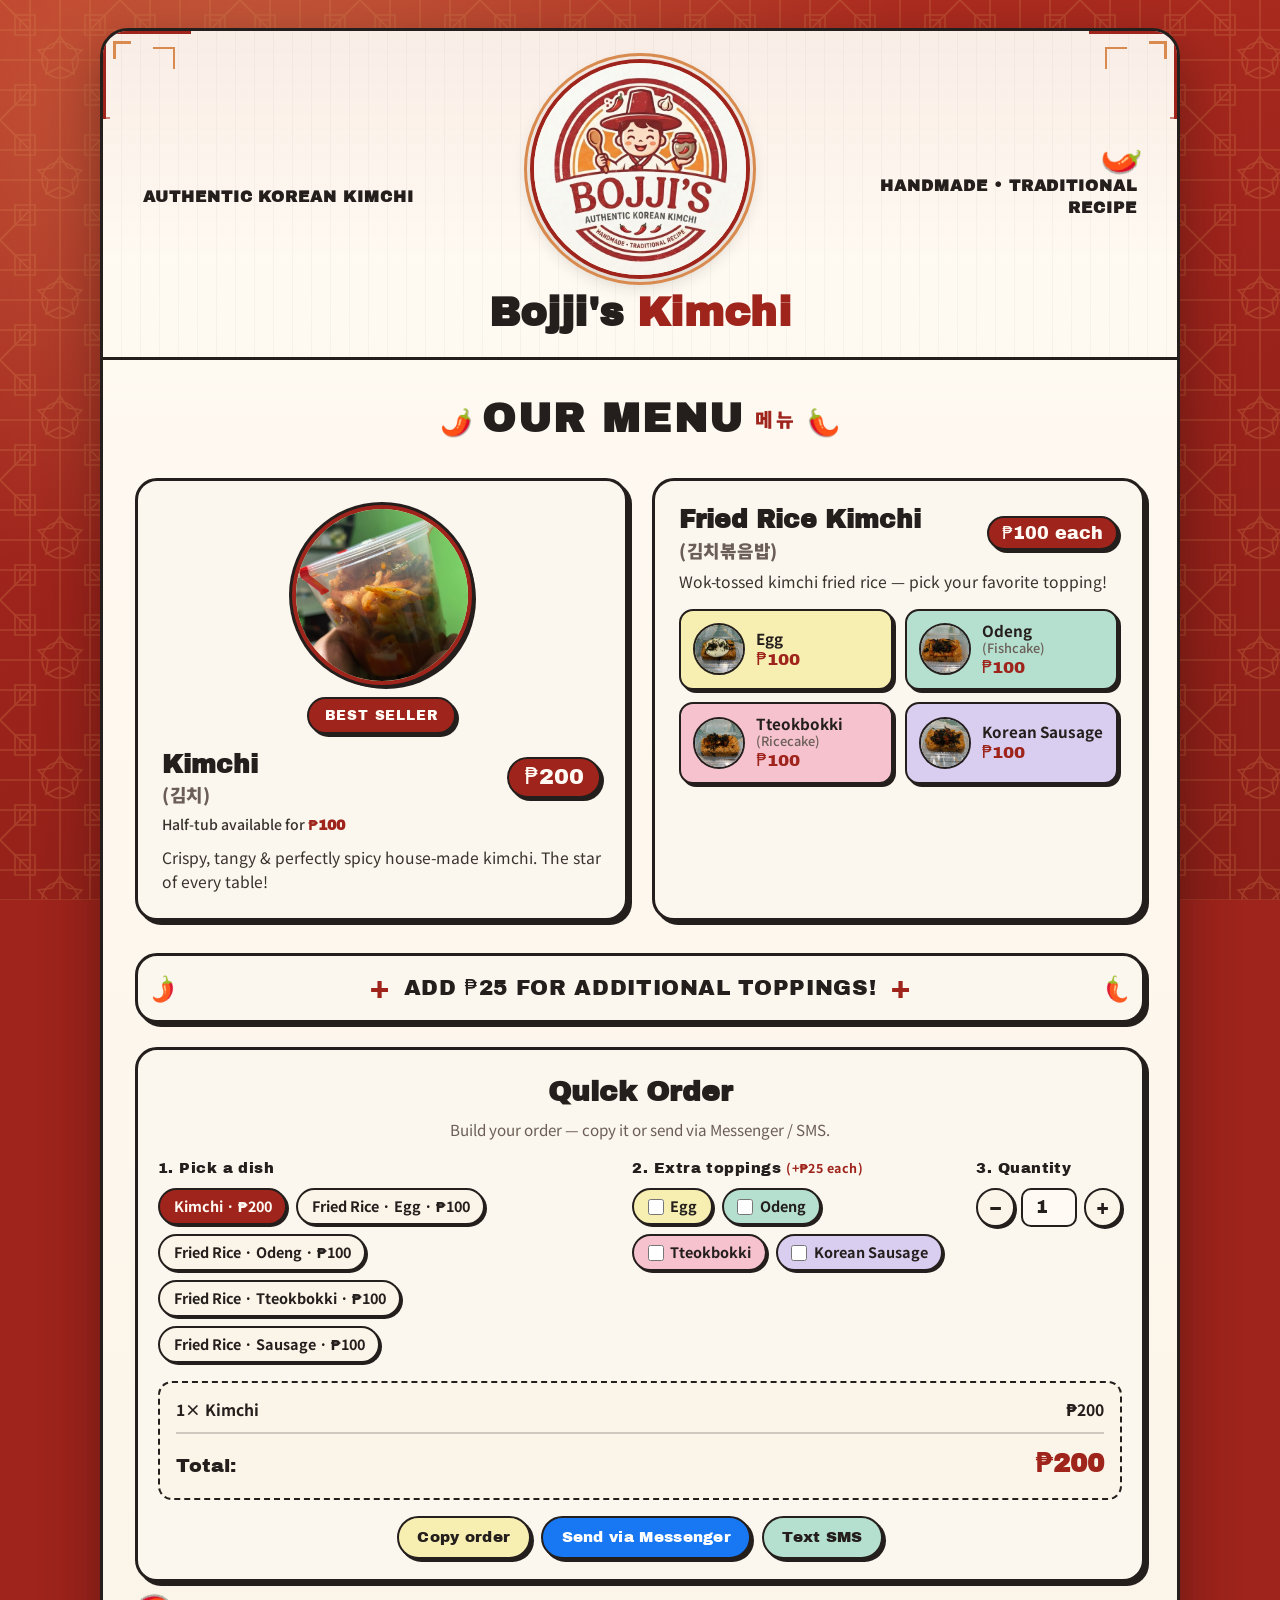
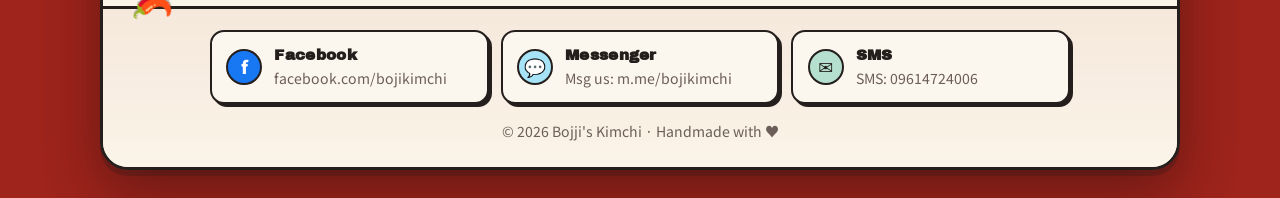
==== commit 78adac16: "Tarpaulin redesign: patterned crimson canvas, circular logo emblem, changsal corners, chili decor, h" ====
--- a/index.html
+++ b/index.html
@@ -12,14 +12,13 @@
   <link rel="icon" type="image/jpeg" href="logo.jpeg" />
 </head>
 <body>
-  <div class="page-frame" aria-hidden="true">
-    <span class="corner corner--tl"></span>
-    <span class="corner corner--tr"></span>
-    <span class="corner corner--bl"></span>
-    <span class="corner corner--br"></span>
-  </div>
-
+  <!-- Ornamental corner motifs inside the cream sheet (changsal/dancheong) -->
   <div class="sheet">
+    <span class="changsal changsal--tl" aria-hidden="true"></span>
+    <span class="changsal changsal--tr" aria-hidden="true"></span>
+    <span class="chili-decor chili-decor--ur" aria-hidden="true">🌶️</span>
+    <span class="chili-decor chili-decor--ll" aria-hidden="true">🌶️</span>
+
     <!-- ===== Top header bar ===== -->
     <header class="top-bar">
       <div class="top-bar__side top-bar__side--left">
@@ -27,7 +26,7 @@
       </div>
 
       <div class="top-bar__logo">
-        <img src="logo.jpeg" alt="Bojji's Kimchi logo — cheerful character in traditional attire holding a wooden spoon and kimchi jar" width="280" height="153" />
+        <img class="logo-emblem" src="logo-square.jpeg" alt="Bojji's Kimchi circular emblem — cheerful character in traditional attire holding a wooden spoon and kimchi jar" width="600" height="600" />
         <h1 class="brand">Bojji's <span>Kimchi</span></h1>
       </div>
 
@@ -61,6 +60,7 @@
               <h3 class="menu-card__title">Kimchi <span class="hangul">(김치)</span></h3>
               <span class="price-pill">₱200</span>
             </div>
+            <p class="price-note">Half-tub available for <strong>₱100</strong></p>
             <p class="menu-card__desc">Crispy, tangy &amp; perfectly spicy house-made kimchi. The star of every table!</p>
           </div>
         </article>
--- a/styles.css
+++ b/styles.css
@@ -1,26 +1,22 @@
-/* ===== Tokens — Bojji's Kimchi brand ===== */
+/* ===== Tokens — Bojji's Kimchi tarpaulin theme ===== */
 :root {
-  --crimson: #a6261e;
-  --crimson-deep: #8c2d19;
-  --crimson-bright: #b8291e;
-  --cream: #fbf5eb;
-  --cream-bright: #fffdf9;
-  --terracotta: #c86d3b;
-  --terracotta-deep: #8c2d19;
-  --ink: #26211f;
-  --ink-soft: #332c2a;
+  --crimson: #9e241c;
+  --crimson-mid: #b83222;
+  --crimson-deep: #8c1f18;
+  --gold: #d98a4e;
+  --gold-soft: #e5a96c;
+  --cream: #fbf4e8;
+  --cream-card: #fcf7ee;
+  --ink: #241f1d;
+  --ink-soft: #3a322e;
   --ink-muted: #6b5e58;
 
-  --egg: #f9f0b8;
-  --egg-deep: #fff4b8;
-  --odeng: #bce3d3;
-  --odeng-deep: #c8e6d8;
-  --tteok: #f7c5d0;
-  --tteok-deep: #fad2dc;
-  --sausage: #dcd2f2;
-  --sausage-deep: #e4dcf7;
-
-  --border: 2.5px solid var(--ink);
+  --egg: #f7eeb2;
+  --odeng: #b5dfce;
+  --tteok: #f5c2ce;
+  --sausage: #d9cef0;
+
+  --border: 3px solid var(--ink);
   --shadow: 4px 4px 0 var(--ink);
   --shadow-lg: 6px 6px 0 var(--ink);
   --radius: 22px;
@@ -44,15 +40,24 @@
   max-width: 100vw;
 }
 
+/*
+  Outer canvas: crimson/terracotta with warm-gold Korean lattice/scrollwork.
+  Pattern is a low-opacity SVG tile (dancheong-inspired geometry) over a
+  deep red gradient — festive tarpaulin, not flat brown.
+*/
 body {
   font-family: var(--font-body);
   color: var(--ink);
   min-height: 100vh;
   line-height: 1.55;
-  background:
-    radial-gradient(circle at 0% 0%, rgba(140, 45, 25, 0.18), transparent 42%),
-    radial-gradient(circle at 100% 100%, rgba(140, 45, 25, 0.22), transparent 45%),
-    linear-gradient(160deg, var(--terracotta) 0%, var(--terracotta-deep) 100%);
+  background-color: #9e241c;
+  background-image:
+    url("data:image/svg+xml,%3Csvg xmlns='http://www.w3.org/2000/svg' width='120' height='120' viewBox='0 0 120 120'%3E%3Cg fill='none' stroke='%23D98A4E' stroke-width='1.6' opacity='0.28'%3E%3Cpath d='M0 30h120M0 60h120M0 90h120M30 0v120M60 0v120M90 0v120'/%3E%3Cpath d='M0 0l30 30M120 0L90 30M0 120l30-30M120 120L90 90'/%3E%3Ccircle cx='60' cy='60' r='18'/%3E%3Cpath d='M60 36l8 12 14 2-10 10 2 14-14-7-14 7 2-14-10-10 14-2z'/%3E%3Cpath d='M15 15h20v20H15zM85 15h20v20H85zM15 85h20v20H15zM85 85h20v20H85z'/%3E%3Cpath d='M20 20h10v10H20zM90 20h10v10H90zM20 90h10v10H20zM90 90h10v10H90z'/%3E%3C/g%3E%3C/svg%3E"),
+    radial-gradient(ellipse at 20% 10%, rgba(229, 169, 108, 0.35), transparent 45%),
+    radial-gradient(ellipse at 80% 90%, rgba(140, 31, 24, 0.55), transparent 50%),
+    linear-gradient(165deg, #b83222 0%, #9e241c 45%, #8c1f18 100%);
+  background-size: 120px 120px, auto, auto, auto;
+  background-attachment: fixed;
   overflow-x: hidden;
   width: 100%;
   max-width: 100vw;
@@ -72,47 +77,6 @@
 a {
   color: inherit;
 }
-
-/* ===== Outer frame corners (Korean lattice motif) ===== */
-.page-frame {
-  pointer-events: none;
-  position: fixed;
-  inset: 0;
-  z-index: 0;
-}
-
-.corner {
-  position: absolute;
-  width: 56px;
-  height: 56px;
-  border: 3px solid rgba(255, 253, 249, 0.45);
-}
-
-.corner::before,
-.corner::after {
-  content: "";
-  position: absolute;
-  background: rgba(255, 253, 249, 0.45);
-}
-
-.corner::before {
-  width: 100%;
-  height: 3px;
-  top: 10px;
-  left: 0;
-}
-
-.corner::after {
-  width: 3px;
-  height: 100%;
-  top: 0;
-  left: 10px;
-}
-
-.corner--tl { top: 14px; left: 14px; border-right: 0; border-bottom: 0; }
-.corner--tr { top: 14px; right: 14px; border-left: 0; border-bottom: 0; transform: scaleX(-1); }
-.corner--bl { bottom: 14px; left: 14px; border-right: 0; border-top: 0; transform: scaleY(-1); }
-.corner--br { bottom: 14px; right: 14px; border-left: 0; border-top: 0; transform: scale(-1); }
 
 /* ===== Cream menu sheet ===== */
 .sheet {
@@ -122,69 +86,132 @@
   max-width: calc(100vw - 28px);
   margin: 28px auto;
   background:
-    linear-gradient(180deg, var(--cream-bright) 0%, var(--cream) 100%);
+    linear-gradient(180deg, #fffaf3 0%, var(--cream) 100%);
   border: 3px solid var(--ink);
   border-radius: 28px;
-  box-shadow: 0 18px 50px rgba(38, 33, 31, 0.28), var(--shadow-lg);
+  box-shadow:
+    0 22px 55px rgba(40, 12, 8, 0.45),
+    0 6px 0 rgba(36, 31, 29, 0.25);
   overflow: hidden;
+}
+
+/* ===== Changsal / dancheong corner lattice (inside cream sheet) ===== */
+.changsal {
+  position: absolute;
+  z-index: 3;
+  width: 72px;
+  height: 72px;
+  pointer-events: none;
+  background:
+    linear-gradient(var(--crimson), var(--crimson)) top left / 100% 3px no-repeat,
+    linear-gradient(var(--crimson), var(--crimson)) top left / 3px 100% no-repeat,
+    linear-gradient(var(--crimson), var(--crimson)) top left / 42% 3px no-repeat,
+    linear-gradient(var(--crimson), var(--crimson)) top left / 3px 42% no-repeat,
+    linear-gradient(var(--gold), var(--gold)) top 10px left 10px / 18px 3px no-repeat,
+    linear-gradient(var(--gold), var(--gold)) top 10px left 10px / 3px 18px no-repeat;
+  border: 0;
+}
+
+.changsal::before,
+.changsal::after {
+  content: "";
+  position: absolute;
+  border: 2px solid var(--crimson);
+}
+
+.changsal::before {
+  inset: 16px 16px auto auto;
+  width: 22px;
+  height: 22px;
+  border-left: 0;
+  border-bottom: 0;
+  border-color: var(--gold);
+}
+
+.changsal::after {
+  top: 0;
+  left: 0;
+  width: 100%;
+  height: 100%;
+  border-radius: 0 0 18px 0;
+  border-top: 0;
+  border-right: 0;
+  border-color: rgba(158, 36, 28, 0.55);
+  clip-path: polygon(0 0, 100% 0, 100% 8%, 8% 8%, 8% 100%, 0 100%);
+}
+
+.changsal--tl {
+  top: 0;
+  left: 0;
+}
+
+.changsal--tr {
+  top: 0;
+  right: 0;
+  transform: scaleX(-1);
+}
+
+/* Extra lattice fill lines for a richer corner frame */
+.changsal--tl::before {
+  content: "";
+}
+
+/* ===== Chili decor on sheet ===== */
+.chili-decor {
+  position: absolute;
+  z-index: 3;
+  font-size: 1.65rem;
+  line-height: 1;
+  filter: drop-shadow(1px 2px 0 rgba(36, 31, 29, 0.35));
+  pointer-events: none;
+  user-select: none;
+}
+
+.chili-decor--ur {
+  top: 96px;
+  right: 22px;
+  transform: rotate(35deg);
+}
+
+.chili-decor--ll {
+  bottom: 120px;
+  left: 18px;
+  transform: rotate(-145deg);
 }
 
 /* ===== Top header bar ===== */
 .top-bar {
   display: grid;
   grid-template-columns: 1fr;
-  gap: 1rem;
+  gap: 0.85rem;
   align-items: center;
   justify-items: center;
   text-align: center;
-  padding: 1.5rem 1.25rem 1.25rem;
+  padding: 1.75rem 1.25rem 1.25rem;
   background:
-    linear-gradient(180deg, rgba(166, 38, 30, 0.08), transparent 70%),
+    linear-gradient(180deg, rgba(158, 36, 28, 0.06), transparent 70%),
     repeating-linear-gradient(
       90deg,
       transparent,
       transparent 18px,
-      rgba(38, 33, 31, 0.04) 18px,
-      rgba(38, 33, 31, 0.04) 19px
+      rgba(36, 31, 29, 0.035) 18px,
+      rgba(36, 31, 29, 0.035) 19px
     );
   border-bottom: 3px solid var(--ink);
   position: relative;
 }
 
-.top-bar::before,
-.top-bar::after {
-  content: "";
-  position: absolute;
-  top: 12px;
-  width: 42px;
-  height: 42px;
-  border: 2.5px solid rgba(38, 33, 31, 0.35);
-  pointer-events: none;
-}
-
-.top-bar::before {
-  left: 14px;
-  border-right: 0;
-  border-bottom: 0;
-}
-
-.top-bar::after {
-  right: 14px;
-  border-left: 0;
-  border-bottom: 0;
-  transform: scaleX(-1);
-}
-
 .tagline {
   font-family: var(--font-display);
-  font-size: clamp(0.72rem, 2.4vw, 0.92rem);
-  letter-spacing: 0.05em;
-  color: var(--crimson);
+  font-size: clamp(0.78rem, 2.4vw, 0.98rem);
+  letter-spacing: 0.06em;
+  color: var(--ink);
   line-height: 1.4;
   max-width: 100%;
   overflow-wrap: normal;
   word-break: keep-all;
   hyphens: none;
+  font-weight: 900;
 }
 
 .top-bar__side {
@@ -197,22 +224,27 @@
   max-width: 100%;
 }
 
-.top-bar__logo img {
-  width: min(260px, 72vw);
+/* Circular emblem — no rectangular white card/box */
+.logo-emblem {
+  width: min(220px, 68vw);
   height: auto;
+  aspect-ratio: 1;
+  object-fit: cover;
+  object-position: center;
+  border-radius: 50%;
+  border: 4px solid var(--crimson);
+  outline: 3px solid var(--gold);
+  outline-offset: 3px;
   margin: 0 auto;
-  border-radius: 18px;
-  border: 3px solid var(--ink);
-  box-shadow: var(--shadow);
-  background: var(--cream-bright);
-  object-fit: cover;
+  background: var(--cream);
+  box-shadow: 0 6px 18px rgba(36, 31, 29, 0.18);
 }
 
 .brand {
   font-family: var(--font-display);
-  font-size: clamp(1.85rem, 5vw, 2.6rem);
+  font-size: clamp(1.75rem, 5vw, 2.5rem);
   line-height: 1.1;
-  margin-top: 0.65rem;
+  margin-top: 0.75rem;
   color: var(--ink);
   letter-spacing: 0.01em;
 }
@@ -240,7 +272,7 @@
 
 .section-hangul {
   font-family: var(--font-body);
-  font-weight: 700;
+  font-weight: 900;
   color: var(--crimson);
   font-size: clamp(1rem, 2.5vw, 1.2rem);
   letter-spacing: 0.18em;
@@ -249,7 +281,7 @@
 .chili {
   font-size: clamp(1.25rem, 3vw, 1.6rem);
   line-height: 1;
-  filter: drop-shadow(1px 1px 0 rgba(38, 33, 31, 0.35));
+  filter: drop-shadow(1px 1px 0 rgba(36, 31, 29, 0.35));
 }
 
 .chili--flip {
@@ -265,7 +297,7 @@
 }
 
 .menu-card {
-  background: var(--cream-bright);
+  background: var(--cream-card);
   border: 3px solid var(--ink);
   border-radius: var(--radius);
   box-shadow: var(--shadow);
@@ -293,8 +325,8 @@
   height: clamp(140px, 40vw, 180px);
   border-radius: 50%;
   overflow: hidden;
-  border: 3px solid var(--ink);
-  box-shadow: 0 0 0 5px var(--crimson), var(--shadow);
+  border: 4px solid var(--crimson);
+  box-shadow: 0 0 0 3px var(--ink), var(--shadow);
   background: var(--egg);
 }
 
@@ -309,7 +341,7 @@
   font-family: var(--font-display);
   font-size: 0.85rem;
   letter-spacing: 0.06em;
-  color: var(--cream-bright);
+  color: #fffaf3;
   background: var(--crimson);
   border: 2.5px solid var(--ink);
   border-radius: 999px;
@@ -323,6 +355,7 @@
   flex-direction: column;
   gap: 0.55rem;
   flex: 1;
+  min-width: 0;
 }
 
 .menu-card__title-row {
@@ -347,7 +380,7 @@
 .menu-card__title .hangul {
   display: block;
   font-family: var(--font-body);
-  font-weight: 700;
+  font-weight: 900;
   font-size: 0.72em;
   color: var(--ink-muted);
   letter-spacing: 0.04em;
@@ -357,7 +390,7 @@
 .price-pill {
   font-family: var(--font-display);
   font-size: clamp(1.15rem, 3vw, 1.4rem);
-  color: var(--cream-bright);
+  color: #fffaf3;
   background: var(--crimson);
   border: 2.5px solid var(--ink);
   border-radius: 999px;
@@ -372,6 +405,18 @@
   padding: 0.28rem 0.8rem;
 }
 
+.price-note {
+  font-size: 0.88rem;
+  color: var(--ink-soft);
+  font-weight: 500;
+}
+
+.price-note strong {
+  color: var(--crimson);
+  font-family: var(--font-display);
+  font-weight: 900;
+}
+
 .menu-card__desc {
   color: var(--ink-soft);
   font-size: 0.98rem;
@@ -413,7 +458,7 @@
   border-radius: 50%;
   object-fit: cover;
   border: 2.5px solid var(--ink);
-  background: var(--cream-bright);
+  background: var(--cream-card);
 }
 
 .topping__meta {
@@ -452,7 +497,7 @@
   gap: 0.85rem;
   flex-wrap: wrap;
   text-align: center;
-  background: var(--cream-bright);
+  background: var(--cream-card);
   border: 3px solid var(--ink);
   border-radius: var(--radius);
   box-shadow: var(--shadow);
@@ -465,13 +510,19 @@
   content: "🌶️";
   position: absolute;
   top: 50%;
-  transform: translateY(-50%);
   font-size: 1.35rem;
   opacity: 0.95;
 }
 
-.callout::before { left: 0.65rem; transform: translateY(-50%) rotate(-25deg); }
-.callout::after { right: 0.65rem; transform: translateY(-50%) scaleX(-1) rotate(-25deg); }
+.callout::before {
+  left: 0.65rem;
+  transform: translateY(-50%) rotate(-25deg);
+}
+
+.callout::after {
+  right: 0.65rem;
+  transform: translateY(-50%) scaleX(-1) rotate(-25deg);
+}
 
 .callout__mark {
   font-family: var(--font-display);
@@ -493,7 +544,7 @@
 /* ===== Order builder ===== */
 .order {
   margin: 1.5rem 1.25rem;
-  background: var(--cream-bright);
+  background: var(--cream-card);
   border: 3px solid var(--ink);
   border-radius: var(--radius);
   box-shadow: var(--shadow);
@@ -574,7 +625,7 @@
 
 .chip--dish.is-active {
   background: var(--crimson);
-  color: var(--cream-bright);
+  color: #fffaf3;
 }
 
 .chip--extra {
@@ -635,7 +686,7 @@
   text-align: center;
   border: 2.5px solid var(--ink);
   border-radius: 10px;
-  background: var(--cream-bright);
+  background: #fffaf3;
   font-family: var(--font-display);
   font-size: 1.1rem;
 }
@@ -666,7 +717,7 @@
 .order__total {
   margin-top: 0.65rem;
   padding-top: 0.55rem;
-  border-top: 2px solid rgba(38, 33, 31, 0.2);
+  border-top: 2px solid rgba(36, 31, 29, 0.2);
   font-family: var(--font-display);
   font-size: 1.2rem;
   display: flex;
@@ -752,7 +803,7 @@
 .footer {
   border-top: 3px solid var(--ink);
   background:
-    linear-gradient(180deg, rgba(166, 38, 30, 0.06), transparent),
+    linear-gradient(180deg, rgba(158, 36, 28, 0.06), transparent),
     var(--cream);
   padding: 1.35rem 1.25rem 1.5rem;
 }
@@ -770,7 +821,7 @@
   align-items: center;
   gap: 0.75rem;
   text-decoration: none;
-  background: var(--cream-bright);
+  background: var(--cream-card);
   border: 2.5px solid var(--ink);
   border-radius: var(--radius-sm);
   padding: 0.75rem 0.9rem;
@@ -897,6 +948,23 @@
     grid-template-columns: 1.4fr 1fr auto;
     align-items: start;
   }
+
+  .changsal {
+    width: 88px;
+    height: 88px;
+  }
+
+  .chili-decor--ur {
+    top: 110px;
+    right: 36px;
+    font-size: 1.85rem;
+  }
+
+  .chili-decor--ll {
+    bottom: 140px;
+    left: 30px;
+    font-size: 1.85rem;
+  }
 }
 
 @media (max-width: 420px) {
@@ -909,6 +977,11 @@
     width: calc(100% - 16px);
     margin: 12px auto;
     border-radius: 20px;
+  }
+
+  .chili-decor--ur,
+  .chili-decor--ll {
+    display: none;
   }
 }
 
